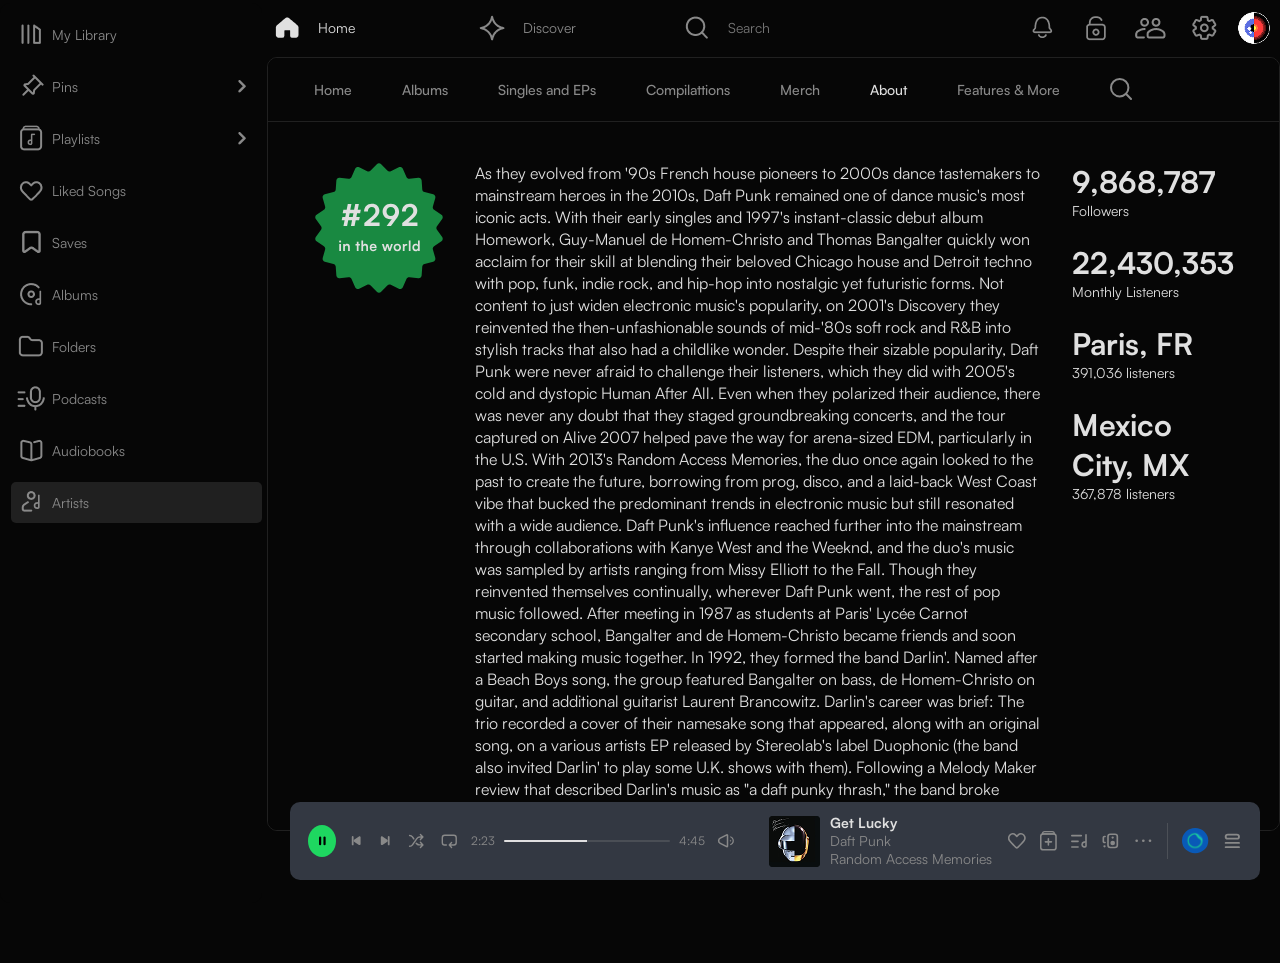
==== src/artist-about.html @ 0581dcc6 "feat: artist page's about section" ====
<!doctype html>
<html lang="en">
  <head>
    <meta charset="UTF-8" />
    <meta name="viewport" content="width=device-width, initial-scale=1.0" />
    <link rel="stylesheet" href="../styles/style.css" />
    <title>10X Markup Exam | Spotify Clone</title>
  </head>
  <body>
    <div class="layout container">
      <div class="layout__header">
        <header class="header">
          <div>
            <nav class="navigation">
              <!-- Left Navigation -->
              <ul class="nav-links">
                <li class="nav-item pinned_home-btn">
                  <a href="./index.html" class="nav-link">
                    <img
                      src="./assets/images/header icons/home.png"
                      alt="Home icon"
                      class="nav-icon"
                    />
                    <span>Home</span>
                  </a>
                </li>

                <li class="nav-item">
                  <a href="#" class="nav-link">
                    <img
                      src="./assets/images/header icons/star_discover.png"
                      alt="Discover icon"
                      class="nav-icon"
                    />
                    <span>Discover</span>
                  </a>
                </li>

                <li class="nav-item">
                  <a href="./search.html" class="nav-link">
                    <img
                      src="./assets/images/header icons/search.png"
                      alt="Search icon"
                      class="nav-icon"
                    />
                    <input
                      type="text"
                      name="search"
                      id="search_input"
                      placeholder="Search"
                      class="search"
                    />
                  </a>
                </li>
              </ul>
              <ul class="user-menu">
                <li>
                  <a href="#" aria-label="Notifications">
                    <img
                      src="./assets/images/header icons/notifycation.png"
                      alt=""
                      aria-hidden="true"
                    />
                  </a>
                </li>

                <li>
                  <a href="#" aria-label="Security">
                    <img
                      src="./assets/images/header icons/lock.png"
                      alt=""
                      aria-hidden="true"
                    />
                  </a>
                </li>

                <li>
                  <a href="#" aria-label="Friends">
                    <img
                      src="./assets/images/header icons/friend.png"
                      alt=""
                      aria-hidden="true"
                    />
                  </a>
                </li>

                <li>
                  <a href="#" aria-label="Settings">
                    <img
                      src="./assets/images/header icons/setting.png"
                      alt=""
                      aria-hidden="true"
                    />
                  </a>
                </li>

                <li class="profile-item">
                  <a href="#" aria-label="Profile">
                    <img
                      src="./assets/images/header icons/profile-img.png"
                      alt="User profile"
                      class="profile-img"
                    />
                  </a>
                </li>
              </ul>
            </nav>
            <!-- Mobile Navigation -->
            <nav class="mobile-navigation">
              <ul class="mobile-nav-links">
                <li class="nav-item">
                  <a href="./index.html" class="nav-link">
                    <img
                      src="./assets/images/header icons/home.png"
                      alt="Home icon"
                      class="nav-icon"
                    />
                    <span>Home</span>
                  </a>
                </li>
                <li class="nav-item">
                  <a href="#" class="nav-link">
                    <img
                      src="./assets/images/header icons/star_discover.png"
                      alt="Discover icon"
                      class="nav-icon"
                    />
                    <span>Discover</span>
                  </a>
                </li>
                <li class="nav-item">
                  <a href="./search.html" class="nav-link">
                    <img
                      src="./assets/images/header icons/search.png"
                      alt="Search icon"
                      class="nav-icon"
                    />
                    <span>Search</span>
                  </a>
                </li>
                <li class="nav-item">
                  <a href="#" class="nav-link">
                    <img
                      src="./assets/images/liked-song-page/library.svg"
                      alt="My Library icon"
                      class="nav-icon"
                    />
                    <span>Library</span>
                  </a>
                </li>
                <li class="nav-item">
                  <a href="#" class="nav-link">
                    <img
                      src="./assets/images/header icons/me.png"
                      alt="My Library icon"
                      class="nav-icon"
                    />
                    <span>Me</span>
                  </a>
                </li>
              </ul>
            </nav>
          </div>
        </header>
      </div>
      <div class="layout__sidebar">
        <section class="hero">
          <!-- side bar -->
          <aside class="sidebar">
            <nav class="sidebar-nav">
              <ul class="sidebar-list">
                <li class="sidebar-item">
                  <a href="#" class="sidebar-link">
                    <img
                      src="./assets/images/header icons/libary.png"
                      alt="My Library icon"
                      class="sidebar-icon"
                    />
                    <span>My Library</span>
                  </a>
                </li>
                <li class="sidebar-item has-arrow">
                  <a href="./pinned.html" class="sidebar-link">
                    <div class="link-name">
                      <img
                        src="./assets/images/aside icons/pin.png"
                        alt="Pins icon"
                        class="sidebar-icon"
                      />
                      <span>Pins</span>
                    </div>
                    <img
                      src="./assets/images/aside icons/right arrow.png"
                      alt=""
                      class="arrow-icon"
                    />
                  </a>
                </li>

                <li class="sidebar-item has-arrow">
                  <a href="./playlist.html" class="sidebar-link">
                    <div class="link-name">
                      <img
                        src="./assets/images/aside icons/playlist.png"
                        alt="Playlists icon"
                        class="sidebar-icon"
                      />
                      <span>Playlists</span>
                    </div>
                    <img
                      src="./assets/images/aside icons/right arrow.png"
                      alt=""
                      class="arrow-icon"
                    />
                  </a>
                </li>

                <li class="sidebar-item">
                  <a href="./liked.html" class="sidebar-link">
                    <img
                      src="./assets/images/aside icons/liked.png"
                      alt="Liked songs icon"
                      class="sidebar-icon"
                    />
                    <span>Liked Songs</span>
                  </a>
                </li>

                <li class="sidebar-item">
                  <a href="#" class="sidebar-link">
                    <img
                      src="./assets/images/aside icons/saves.png"
                      alt="Saves icon"
                      class="sidebar-icon"
                    />
                    <span>Saves</span>
                  </a>
                </li>

                <li class="sidebar-item">
                  <a href="#" class="sidebar-link">
                    <img
                      src="./assets/images/aside icons/albums.png"
                      alt="Albums icon"
                      class="sidebar-icon"
                    />
                    <span>Albums</span>
                  </a>
                </li>

                <li class="sidebar-item">
                  <a href="#" class="sidebar-link">
                    <img
                      src="./assets/images/aside icons/folders.png"
                      alt="Folders icon"
                      class="sidebar-icon"
                    />
                    <span>Folders</span>
                  </a>
                </li>

                <li class="sidebar-item">
                  <a href="#" class="sidebar-link">
                    <img
                      src="./assets/images/aside icons/podcasts.png"
                      alt="Podcasts icon"
                      class="sidebar-icon"
                    />
                    <span>Podcasts</span>
                  </a>
                </li>

                <li class="sidebar-item">
                  <a href="#" class="sidebar-link">
                    <img
                      src="./assets/images/aside icons/audibooks.png"
                      alt="Audiobooks icon"
                      class="sidebar-icon"
                    />
                    <span>Audiobooks</span>
                  </a>
                </li>

                <li class="sidebar-item">
                  <a href="#" class="sidebar-link liked-link">
                    <img
                      src="./assets/images/aside icons/artists.png"
                      alt="Artists icon"
                      class="sidebar-icon"
                    />
                    <span>Artists</span>
                  </a>
                </li>
              </ul>
            </nav>
          </aside>
        </section>
      </div>
      <div class="layout__main">
        <!-- main page main content -->
        <section class="home-content artis__content">
          <div class="home-section artists__section">
            <div class="artist__nav">
              <nav>
                <ul>
                  <li><a href="./artist.html">Home</a></li>
                  <li><a href="#">Albums</a></li>
                  <li><a href="#">Singles and EPs</a></li>
                  <li><a href="#">Compilattions</a></li>
                  <li><a href="#">Merch</a></li>
                  <li>
                    <a href="./artist-about.html" class="active">About</a>
                  </li>
                  <li><a href="#">Features & More</a></li>
                  <li>
                    <img src="./assets/images/playlist/search.svg" alt="" />
                  </li>
                </ul>
              </nav>
            </div>
            <div class="artist__about-section">
              <img
                src="./assets/images/artist/Group 110.svg"
                alt="cover image"
              />
              <div class="info">
                <p>
                  As they evolved from '90s French house pioneers to 2000s dance
                  tastemakers to mainstream heroes in the 2010s, Daft Punk
                  remained one of dance music's most iconic acts. With their
                  early singles and 1997's instant-classic debut album Homework,
                  Guy-Manuel de Homem-Christo and Thomas Bangalter quickly won
                  acclaim for their skill at blending their beloved Chicago
                  house and Detroit techno with pop, funk, indie rock, and
                  hip-hop into nostalgic yet futuristic forms. Not content to
                  just widen electronic music's popularity, on 2001's Discovery
                  they reinvented the then-unfashionable sounds of mid-'80s soft
                  rock and R&B into stylish tracks that also had a childlike
                  wonder. Despite their sizable popularity, Daft Punk were never
                  afraid to challenge their listeners, which they did with
                  2005's cold and dystopic Human After All. Even when they
                  polarized their audience, there was never any doubt that they
                  staged groundbreaking concerts, and the tour captured on Alive
                  2007 helped pave the way for arena-sized EDM, particularly in
                  the U.S. With 2013's Random Access Memories, the duo once
                  again looked to the past to create the future, borrowing from
                  prog, disco, and a laid-back West Coast vibe that bucked the
                  predominant trends in electronic music but still resonated
                  with a wide audience. Daft Punk's influence reached further
                  into the mainstream through collaborations with Kanye
                  West and the Weeknd, and the duo's music was sampled by
                  artists ranging from Missy Elliott to the Fall. Though they
                  reinvented themselves continually, wherever Daft Punk went,
                  the rest of pop music followed. After meeting in 1987 as
                  students at Paris' Lycée Carnot secondary
                  school, Bangalter and de Homem-Christo became friends and soon
                  started making music together. In 1992, they formed the band
                  Darlin'. Named after a Beach Boys song, the group
                  featured Bangalter on bass, de Homem-Christo on guitar, and
                  additional guitarist Laurent Brancowitz. Darlin's career was
                  brief: The trio recorded a cover of their namesake song that
                  appeared, along with an original song, on a various artists EP
                  released by Stereolab's label Duophonic (the band also invited
                  Darlin' to play some U.K. shows with them). Following a Melody
                  Maker review that described Darlin's music as "a daft punky
                  thrash," the band broke up. Bangalter and de Homem-Christo
                  began experimenting with electronic music, taking their new
                  project's name from that review and drawing inspiration from
                  pioneers such as Todd Edwards, Juan Atkins, Kraftwerk, Frankie
                  Knuckles, and many more. By September 1993, Daft Punk had
                  readied a demo tape, which they gave to Soma co-founder Stuart
                  MacMillan at a rave at EuroDisney. The label released the
                  duo's debut single, "The New Wave," in April 1994. Instantly
                  hailed by the dance music press as the work of a new breed of
                  house innovators, it was followed by May 1995's "Da Funk," the
                  band's first true hit (the record sold 30,000 copies worldwide
                  and saw thorough rinsings by everyone from Kris Needs to the
                  Chemical Brothers). In 1996, the buzz around Daft Punk led
                  them to sign with Virgin, and the label released the single
                  "Da Funk"/"Musique" that year. Recorded and mixed at the duo's
                  Paris studio Daft House, January 1997's debut album Homework
                  -- named for Daft Punk's D.I.Y. aesthetic -- was a critical
                  and commercial success. The album reached number three in
                  France and stayed on the chart for over a year, while the
                  singles "Da Funk," "Around the World," "Burnin'," and
                  "Revolution 909" charted in France, the U.K., the U.S., and
                  Australia. The duo supported the record with the Daftendirekt
                  tour, while the Homework video collection D.A.F.T.: A Story
                  about Dogs, Androids, Firemen and Tomatoes followed in 1999
                  and featured clips directed by Roman Coppola, Michel Gondry,
                  and Spike Jonze. To follow their breakthrough debut album, de
                  Homem-Christo and Bangalter reached back to their childhoods
                  in the '70s and '80s and sought to fuse technology with
                  humanity. Once again recorded at Daft House, March 2001's
                  Discovery incorporated disco and synth pop as well as house,
                  garage, and R&B into a sleek, retro-futuristic sound that
                  matched the robotic helmets and gloves the duo introduced with
                  the release of the album. Featuring contributions from heroes
                  such as Romanthony, Edwards, and DJ Sneak, Discovery was an
                  even bigger hit than its predecessor. The album peaked at
                  number two in France and the U.K., while the singles "One More
                  Time," "Digital Love," "Harder, Faster, Better, Stronger," and
                  "Face to Face" also charted in the U.K. and the U.S. That
                  November saw the release of Alive 1997, an edit of the duo's
                  Birmingham, England stop on the Daftendirekt tour. Daft Punk
                  capped the Discovery era in 2003 with Interstella 5555: The
                  5tory of the 5ecret 5tar 5ystem, an animated film they
                  produced with anime and manga creator Leiji Matsumoto that
                  used the album as its soundtrack. For Daft Punk's third album,
                  the duo took a drastically different approach. Created in six
                  weeks -- as opposed to the two years they spent making
                  Discovery -- with a handful of gear that included an
                  eight-track machine, March 2005's Human After All was a
                  deliberately raw, stark set of songs inspired by George
                  Orwell's Nineteen Eighty-Four. Though its cold, repetitive
                  feel drew polarized reactions, the album fared well
                  commercially: Human After All reached number three in France,
                  was a Top Ten hit in the U.K., and hit number one on the
                  Billboard Top Dance/Electronic Albums chart in the U.S. The
                  set was also nominated for Best Electronic/Dance Album at the
                  2006 Grammy Awards. Shortly after its release, Human After All
                  [Remixes] collected reworkings by Soulwax, Digitalism,
                  and Erol Alkan among others. April 2006 saw the arrival of
                  Musique, Vol. 1: 1993-2005, a compilation of the duo's
                  best-known songs and remixes accompanied by the videos for
                  Human After All's singles. That May, Daft Punk premiered their
                  film Electroma at the Director's Fortnight at that year's
                  Cannes Film Festival. An experimental sci-fi film about a pair
                  of robots seeking to become human, it began as the video for
                  Human After All's title track before expanding into a feature
                  film (unlike Interstella 5555, the movie did not feature any
                  of Daft Punk's music). Initially earning mixed reviews, over
                  time Electroma won a cult audience. That year, the duo
                  embarked on the Alive tour, which lasted through 2007 and
                  featured some of Daft Punk's most ambitiously staged live
                  sets. Appearing in November 2007, Alive 2007 documented the
                  tour. Early in 2009, the album and its single "Harder, Better,
                  Faster, Stronger" won Grammy Awards. Daft Punk returned with
                  new music in November 2010 in the form of the score to Joseph
                  Kosinski's feature film Tron: Legacy. A collaboration
                  with Joseph Trapanese, who arranged and orchestrated the
                  pair's compositions, it featured an 85-piece orchestra as well
                  as Daft Punk's signature electronics. Bangalter and de
                  Homem-Christo also appeared in the film in a brief cameo. The
                  soundtrack eventually reached number four on the Billboard 200
                  Albums chart in the U.S. and was nominated for a Best Score
                  Soundtrack Album for Visual Media Grammy Award. Also in 2010,
                  the duo were admitted into the Ordre des Arts et des Lettres,
                  with de Homem-Christo and Bangalter each receiving the rank of
                  Chevalier. The following year saw the April release of the
                  remix album Tron: Legacy Reconfigured, while that September's
                  compilation Soma Records: 20 Years featured the track "Drive,"
                  an early recording that was believed to be lost. For their
                  fourth album, Daft Punk once again took a different creative
                  tack. Seeking a breezy feel informed by Fleetwood Mac, the
                  Eagles, and Jean Michel Jarre, the duo emphasized live
                  instrumentation and collaborated with artists including Nile
                  Rodgers, Paul Williams, Giorgio Moroder, and Panda
                  Bear. Pharrell Williams appeared on the single "Get Lucky,"
                  which preceded the release of the full-length Random Access
                  Memories in May 2013. Recorded in California, New York City,
                  and Paris and spanning disco, prog, and indie influences, the
                  album became one of Daft Punk's biggest successes. It topped
                  the charts in over 20 countries including the U.S., where it
                  became the duo's first number one album and was eventually
                  certified platinum. It also won Grammy Awards for Best
                  Dance/Electronica Album, Album of the Year, and Best
                  Engineered Album, Non-Classical. "Get Lucky" hit number one in
                  over 30 countries and earned Grammys for Best Pop Duo/Group
                  Performance and Record of the Year. That year, Daft Punk also
                  co-produced Kanye West's critically acclaimed album Yeezus,
                  and worked on tracks including the single "Black Skinhead." In
                  2014, the duo appeared on Pharrell's album G I R L and
                  collaborated with Jay-Z on the song "Computerized." A 2015
                  documentary titled Daft Punk Unchained charted their history
                  from the '90s into the 2010s, featuring interviews
                  with Rodgers, Pharrell, and West, among others. In turn, the
                  duo appeared in that year's Rodgers documentary Nile Rodgers:
                  From Disco to Daft Punk. During the latter half of the 2010s,
                  Daft Punk remained active. They teamed up with the
                  Weeknd's Abel Tesfaye on a pair of songs from his 2016 album
                  Starboy, including the chart-topping title track. The
                  following year, the duo performed with the Weeknd at the 59th
                  Annual Grammy Awards; later in 2017, they co-wrote and
                  produced Parcels' "Overnight." During this time, Daft Punk's
                  members also worked on separate
                  projects. Bangalter co-produced Arcade Fire's 2017 album
                  Everything Now and contributed pieces to the soundtrack to
                  Gaspar Noé's 2018 film Climax, while de Homem-Christo co-wrote
                  and produced tracks for Charlotte Gainsbourg's 2017 album Rest
                  and the Weeknd's 2018 EP My Dear Melancholy,. In 2019, Daft
                  Punk were featured in the Philharmonie de Paris' exhibition
                  Electro, which traced the history of electronic music and its
                  influence on visual arts. In February 2021, the duo disbanded,
                  spreading the news with a YouTube video that featured scenes
                  from the end of Electroma. To commemorate the tenth
                  anniversary of Random Access Memories in 2023, Daft Punk
                  issued a pair of re-releases of the album. In May, a deluxe
                  edition of the album featuring unreleased demos (including
                  "Infinity Repeating," which featured Julian Casablancas & the
                  Voidz), outtakes and the version of "Touch" that soundtracked
                  the duo's breakup announcement appeared. The reissue topped
                  the Billboard Dance/Electronic Albums Chart and reached the
                  Top Ten of the Billboard 200 Albums Chart. That November saw
                  the release of a drumless version of the album. ~ Heather
                  Phares & Sean Cooper, Rovi
                </p>
              </div>
              <div class="about-artist">
                <div>
                  <p>9,868,787</p>
                  <span>Followers</span>
                </div>
                <div>
                  <p>22,430,353</p>
                  <span>Monthly Listeners</span>
                </div>
                <div>
                  <p>Paris, FR</p>
                  <span>391,036 listeners</span>
                </div>
                <div>
                  <p>Mexico City, MX</p>
                  <span>367,878 listeners</span>
                </div>
              </div>
            </div>

            <div class="artis__content-mobile">
              <div class="search__filter--wrapper--mobile">
                <div class="search__page-mobile-input" >
                  <input
                    type="text"
                    name="search"
                    placeholder="Search library"
                    class="search"
                  />
                  <img
                    src="./assets/images/header icons/search.png"
                    alt="Search icon"
                    class="nav-icon"
                  />
                </div>
                <button>
                  <img
                    src="./assets/images/liked-song-page/pluse.svg"
                    alt="pluse"
                  />
                </button>
              </div>
              <div class="liked__song--actions">
                <div class="penned__icon-wraper">
                  <button>
                    <img
                      src="./assets/images/liked-song-page/GridViewIcon.svg"
                      alt="GridViewIcon"
                    />
                  </button>
                  <span>Recent</span>
                </div>
                <div class="penned__icon-wraper">
                  <button>
                    <img
                      src="./assets/images/pinned-page/FilterIcon.svg"
                      alt="Filter-icon"
                    />
                  </button>
                  <span>Group</span>
                </div>
              </div>
              <div class="liked__song--mobile-content">
                <div>
                  <p>Playlists</p>
                  <button>
                    <img
                      src="./assets/images/liked-song-page/arrow-right.svg"
                      alt="arrow-right"
                    />
                  </button>
                </div>
                <div>
                  <p>Playlists by Spotify</p>
                  <button>
                    <img
                      src="./assets/images/liked-song-page/arrow-right.svg"
                      alt="arrow-right"
                    />
                  </button>
                </div>

                <div>
                  <p>Albums</p>
                  <button>
                    <img
                      src="./assets/images/liked-song-page/arrow-right.svg"
                      alt="arrow-right"
                    />
                  </button>
                </div>

                <div>
                  <p>Folders</p>
                  <button>
                    <img
                      src="./assets/images/liked-song-page/arrow-right.svg"
                      alt="arrow-right"
                    />
                  </button>
                </div>

                <div>
                  <p>Artists</p>
                  <button>
                    <img
                      src="./assets/images/liked-song-page/arrow-right.svg"
                      alt="arrow-right"
                    />
                  </button>
                </div>
              </div>
            </div>
          </div>
        </section>
        <!-- main page main content -->
      </div>
      <!-- footer section -->
      <div class="layout__footer">
        <div>
          <div class="Playback-controls">
            <div class="Playback__controls--Progress-bar">
              <button class="play-button">
                <img
                  src="./assets/images/footer-icons/Play-Pause.svg"
                  alt="Play-Pause img"
                />
              </button>
              <button>
                <img
                  src="./assets/images/footer-icons/Previous-track.svg"
                  alt="Previous-track img"
                />
              </button>
              <button>
                <img
                  src="./assets/images/footer-icons/Next-Track.svg"
                  alt="Next-Track img"
                />
              </button>
              <button>
                <img
                  src="./assets/images/footer-icons/Shuffle.svg"
                  alt="Shuffle img"
                />
              </button>
              <button>
                <img
                  src="./assets/images/footer-icons/player-nowplaying.svg"
                  alt="player-nowplaying img"
                />
              </button>

              <div class="audio-slider-container">
                <span class="time-display">2:23</span>
                <input
                  type="range"
                  class="custom-range"
                  min="0"
                  max="100"
                  value="50"
                />
                <span class="time-display">4:45</span>
              </div>
              <button>
                <img
                  src="./assets/images/footer-icons/volume.svg"
                  alt="volume"
                />
              </button>
            </div>
            <div class="Track-info">
              <div class="Track__info--container">
                <img
                  src="./assets/images/footer-icons/music-cover.png"
                  alt="music cover img"
                />
                <div>
                  <h4>Get Lucky</h4>
                  <span>Daft Punk</span>
                  <p>Random Access Memories</p>
                </div>
              </div>
              <div class="mobile__actions">
                <button>
                  <img
                    src="./assets/images/footer-icons/player-add.svg"
                    alt="player-add"
                  />
                </button>
                <button>
                  <img src="./assets/images/footer-icons/play.svg" alt="play" />
                </button>
              </div>
            </div>
          </div>

          <div class="action__wrapper">
            <button>
              <img
                src="./assets/images/footer-icons/player-like.svg"
                alt="player-like"
              />
            </button>
            <button>
              <img
                src="./assets/images/footer-icons/player-add.svg"
                alt="player-add"
              />
            </button>

            <button>
              <img
                src="./assets/images/footer-icons/player-queue.svg"
                alt="player-queue"
              />
            </button>

            <button>
              <img
                src="./assets/images/footer-icons/player-device.svg"
                alt="player-device"
              />
            </button>

            <button>
              <img
                src="./assets/images/footer-icons/player-more.svg"
                alt="player-more"
              />
            </button>
            <span></span>
            <button>
              <img
                src="./assets/images/footer-icons/player-profile.svg"
                alt="player-profile"
              />
            </button>

            <button>
              <img
                src="./assets/images/footer-icons/player-menu.svg"
                alt="player-menu"
              />
            </button>
          </div>
        </div>
      </div>
      <!-- footer section -->
    </div>
  </body>
</html>
---- styles/style.css ----
:root {
  --text-color: #898989;
  --text-clicked-color: #e0e0e0;
  --font-family: "Satoshi";
  --text-size: 1.4rem;
  --font-size: 62.5%;
  --regular-weight: 400;
  --medium-weight: 500;
  --bold-weight: 700;
  --normal-text-size: 1.4rem;
  --main-bg: #060606;
  --header-nav-clikced-bg: #20202080;
  --mobile-nav-h: 9.5rem;
  --footer-h: 4.2rem;
  --footer-desktop-h: 9.2rem;
  --footer-gap: 3rem;
  --mobile-nav-h: 9.5rem;
}

*,
*::before,
*::after {
  padding: 0;
  margin: 0;
  box-sizing: border-box;
  margin: 0;
  padding: 0;
}

html,
body {
  height: 100%;
}

body {
  margin: 0;
}

img,
svg,
video {
  display: block;
  max-width: 100%;
}

button,
input {
  font: inherit;
  color: inherit;
}

a {
  color: inherit;
  text-decoration: none;
}

ul,
ol {
  list-style: none;
}

@font-face {
  font-family: "Satoshi";
  src: url("/src/assets/fonts/fonts/Satoshi-Light.woff2") format("woff2"), url("/src/assets/fonts/fonts/Satoshi-Light.woff") format("woff"), url("/src/assets/fonts/fonts/Satoshi-Light.ttf") format("truetype");
  font-weight: 300;
  font-style: normal;
  font-display: swap;
}
@font-face {
  font-family: "Satoshi";
  src: url("/src/assets/fonts/fonts/Satoshi-Regular.woff2") format("woff2"), url("/src/assets/fonts/fonts/Satoshi-Regular.woff") format("woff"), url("/src/assets/fonts/fonts/Satoshi-Regular.ttf") format("truetype");
  font-weight: 400;
  font-style: normal;
  font-display: swap;
}
@font-face {
  font-family: "Satoshi";
  src: url("/src/assets/fonts/fonts/Satoshi-Medium.woff2") format("woff2"), url("/src/assets/fonts/fonts/Satoshi-Medium.woff") format("woff"), url("/src/assets/fonts/fonts/Satoshi-Medium.ttf") format("truetype");
  font-weight: 500;
  font-style: normal;
  font-display: swap;
}
@font-face {
  font-family: "Satoshi";
  src: url("/src/assets/fonts/fonts/Satoshi-Bold.woff2") format("woff2"), url("/src/assets/fonts/fonts/Satoshi-Bold.woff") format("woff"), url("/src/assets/fonts/fonts/Satoshi-Bold.ttf") format("truetype");
  font-weight: 700;
  font-style: normal;
  font-display: swap;
}
@font-face {
  font-family: "Satoshi";
  src: url("/src/assets/fonts/fonts/Satoshi-Black.woff2") format("woff2"), url("/src/assets/fonts/fonts/Satoshi-Black.woff") format("woff"), url("/src/assets/fonts/fonts/Satoshi-Black.ttf") format("truetype");
  font-weight: 900;
  font-style: normal;
  font-display: swap;
}
html {
  font-size: 62.5%;
}

.container {
  max-width: 174.5rem;
  width: 100%;
  margin: 0 auto;
  height: 100vh;
  position: relative;
}

body {
  font-family: "Satoshi", sans-serif;
  background-color: #060606;
}

.layout {
  display: grid;
  grid-template-columns: 26.7rem 1fr;
  grid-template-rows: 5.4rem 1fr auto;
  grid-template-areas: "sidebar header" "sidebar main" "sidebar footer";
  column-gap: 0;
  row-gap: 0;
  margin-top: 0.3rem;
}

/* grid items */
.layout__sidebar {
  grid-area: sidebar;
}

.layout__header {
  grid-area: header;
}

.layout__main {
  grid-area: main;
  display: flex;
  gap: 1rem;
}

.layout__footer {
  grid-area: footer;
}

@keyframes bodyFade {
  from {
    opacity: 0;
  }
  to {
    opacity: 1;
  }
}
body {
  animation: bodyFade 0.1s linear forwards;
}

.header {
  height: 5.4rem;
  background-color: var(--main-bg);
  color: var(--text-color);
  padding: 0.6rem 1rem 1rem 1.5rem;
  display: flex;
  align-items: center;
  width: 100%;
}

.navigation {
  display: none;
}

.mobile-navigation {
  display: block;
  height: 9.5rem;
  position: fixed;
  bottom: 0;
  width: 100vw;
  left: 50%;
  transform: translateX(-50%);
  padding: 1.6rem;
  background: linear-gradient(180deg, rgba(17, 17, 17, 0.85) 0%, #111111 42.62%);
  color: var(--text-color);
  z-index: 1000;
}

.mobile-nav-links {
  display: flex;
  gap: 3.1rem;
  justify-content: space-between;
  align-items: center;
}
.mobile-nav-links .nav-item {
  display: flex;
  align-items: center;
  justify-content: center;
  flex-direction: column;
  text-align: center;
}

#search_input {
  background-color: var(--main-bg);
  border: none;
  color: var(--text-color);
  height: 100%;
}

#search_input:focus-visible {
  outline: none;
}

.sidebar {
  height: 100vh !important;
  overflow: auto;
}
.sidebar ul {
  display: flex;
  flex-direction: column;
  gap: 1.1rem;
}

.layout__main {
  min-width: 0;
}

.sidebar {
  width: 26.2rem;
  height: 100vh;
  background-color: var(--main-bg);
  padding-left: 1.1rem;
  padding-top: 1.1rem;
  border-radius: 1rem;
}

.sidebar-link {
  display: flex;
  align-items: center;
  justify-content: flex-start;
  color: var(--text-color);
  width: 100%;
}
.sidebar-link span {
  font-size: var(--normal-text-size);
}

.has-arrow a {
  justify-content: space-between;
  gap: 1rem;
}
.has-arrow a .link-name {
  display: flex;
  align-items: center;
  justify-content: flex-start;
}

@media (max-width: 390px) {
  .sidebar {
    display: none;
  }
}
.friend-activity {
  display: flex;
  align-items: flex-start;
  justify-content: flex-start;
  flex-direction: column;
  border: 1px solid rgb(32, 32, 32);
  color: var(--text-color);
  border-radius: 1rem;
  width: 35.8rem;
  margin-right: 1rem;
  height: 86vh;
  padding: 1.5rem;
}
.friend-activity.close {
  display: none;
}

.friend-panel-open.active .friend-panel-closed-img {
  display: none;
}
.friend-panel-open.active .friend-panel-opened-img {
  display: block;
}

.friend-panel-opened-img {
  display: none;
  transition: opacity 0.25s;
}

.exit-friend-panel {
  cursor: pointer;
}

.active-control-panel h2 {
  color: var(--text-clicked-color);
}
.active-control-panel {
  display: flex;
  align-items: center;
  justify-content: space-between;
  width: 100%;
}
.active-control-panel .add-exit {
  display: flex;
  align-items: center;
  justify-content: flex-start;
  gap: 0.5rem;
}

.friend-active-log {
  display: flex;
  align-items: flex-start;
  justify-content: flex-start;
  flex-direction: column;
  gap: 2rem;
}

.friend-list-person {
  display: flex;
  align-items: center;
  justify-content: flex-start;
  gap: 1rem;
  width: 100%;
}
.friend-list-person .friend-info {
  display: flex;
  align-items: flex-start;
  justify-content: flex-start;
  flex-direction: column;
}
.friend-list-person .friend-info .active-log {
  display: flex;
  align-items: center;
  justify-content: flex-start;
}
.friend-list-person .friend-info .active-log img {
  margin-left: -0.6rem;
  width: 3rem;
  height: 3rem;
}
.friend-list-person .friend-info .active-log .active-ago {
  width: 2rem;
}
.friend-list-person .friend-info .song-name {
  color: var(--text-clicked-color);
}
.friend-list-person .friend-info .friend-name {
  color: var(--text-clicked-color);
}
.friend-list-person .friend-info .active-log {
  display: flex;
  align-items: center;
  justify-content: space-between;
  gap: 0.3rem;
}
.friend-list-person .friend-info .active-log .log {
  display: flex;
  align-items: center;
  justify-content: space-between;
  gap: 0.5rem;
}

.circle-dot {
  width: 3px;
  height: 3px;
  background-color: #898989;
  border-radius: 50%;
}

.layout__footer {
  position: fixed;
  bottom: 2rem;
  left: 27rem;
  right: 0;
  z-index: 9999;
  display: flex;
  justify-content: center;
  pointer-events: none;
}
.layout__footer > div {
  background-color: rgb(51, 56, 66);
  padding: 1.2rem 1.8rem;
  border-radius: 1rem;
  display: flex;
  justify-content: space-between;
  pointer-events: auto;
  width: 100%;
  max-width: 147.9rem;
  margin: 0 2rem;
}
.layout__footer > div .Playback-controls {
  display: flex;
  gap: 3.4rem;
}
.layout__footer > div .Playback-controls button {
  transition: transform 0.2s ease, opacity 0.2s ease;
}
.layout__footer > div .Playback-controls button:hover {
  transform: scale(1.1);
  opacity: 0.8;
}
.layout__footer > div .Playback__controls--Progress-bar {
  display: flex;
  align-items: center;
  gap: 1.2rem;
}
.layout__footer > div .Playback__controls--Progress-bar button {
  background-color: transparent;
  border: none;
  outline: none;
  display: flex;
  align-items: center;
  justify-content: center;
  cursor: pointer;
  transition: transform 0.2s ease, opacity 0.2s ease;
}
.layout__footer > div .Playback__controls--Progress-bar button:hover {
  transform: scale(1.1);
  opacity: 0.85;
}
.layout__footer > div .Playback__controls--Progress-bar .play-button {
  background-color: rgb(30, 215, 96);
  width: 3.8rem;
  height: 3.2rem;
  border-radius: 50%;
  transition: transform 0.2s ease, box-shadow 0.2s ease;
}
.layout__footer > div .Playback__controls--Progress-bar .play-button img {
  width: 0.7rem;
  height: 1rem;
}
.layout__footer > div .Playback__controls--Progress-bar .play-button:hover {
  transform: scale(1.1);
  box-shadow: 0 0 8px rgba(30, 215, 96, 0.6);
}
.layout__footer > div .Playback__controls--Progress-bar .audio-slider-container {
  display: flex;
  align-items: center;
  gap: 0.9rem;
  width: 31.7rem;
}
.layout__footer > div .Playback__controls--Progress-bar .time-display {
  color: rgb(137, 137, 137);
  font-size: 1.2rem;
}
.layout__footer > div .Playback__controls--Progress-bar .custom-range {
  -webkit-appearance: none;
  appearance: none;
  width: 100%;
  height: 0.2rem;
  background: rgb(74, 78, 85);
  border-radius: 0.5rem;
  outline: none;
  cursor: pointer;
  overflow: hidden;
}
.layout__footer > div .Playback__controls--Progress-bar .custom-range:hover {
  background: rgb(90, 95, 105);
}
.layout__footer > div .Playback__controls--Progress-bar .custom-range::-webkit-slider-thumb {
  -webkit-appearance: none;
  width: 0;
  height: 0;
  box-shadow: -100vw 0 0 100vw rgb(224, 223, 224);
}
.layout__footer > div .Playback__controls--Progress-bar .custom-range::-moz-range-thumb {
  width: 0;
  height: 0;
  border: none;
  box-shadow: -100vw 0 0 100vw rgb(224, 223, 224);
}
.layout__footer > div .Playback__controls--Progress-bar .custom-range::-moz-range-progress {
  background-color: rgb(224, 223, 224);
  height: 4px;
}
.layout__footer > div .Track-info {
  display: flex;
  align-items: center;
  justify-content: space-between;
  width: 100%;
  gap: 1rem;
}
.layout__footer > div .Track__info--container {
  display: flex;
  align-items: center;
  gap: 1rem;
  flex: 1;
  min-width: 0;
}
.layout__footer > div .Track__info--container img {
  transition: transform 0.3s ease;
}
.layout__footer > div .Track__info--container img:hover {
  transform: scale(1.05);
}
.layout__footer > div .Track__info--container div {
  display: flex;
  flex-direction: column;
  min-width: 0;
}
.layout__footer > div .Track__info--container div h4,
.layout__footer > div .Track__info--container div span,
.layout__footer > div .Track__info--container div p {
  font-size: 1.4rem;
  color: rgb(224, 224, 224);
  width: 101%;
}
.layout__footer > div .Track__info--container div span,
.layout__footer > div .Track__info--container div p {
  color: rgb(137, 137, 137);
}
.layout__footer > div .mobile__actions {
  display: none;
  align-items: center;
  gap: 1.2rem;
  flex-shrink: 0;
}
.layout__footer > div .mobile__actions button {
  background: transparent;
  border: none;
  cursor: pointer;
  display: flex;
  align-items: center;
  justify-content: center;
  cursor: pointer;
}
.layout__footer > div .action__wrapper {
  display: flex;
  gap: 1.4rem;
  align-items: center;
}
.layout__footer > div .action__wrapper button {
  outline: none;
  border: none;
  background-color: transparent;
  display: flex;
  align-items: center;
  justify-content: center;
  cursor: pointer;
  transition: transform 0.2s ease, opacity 0.2s ease;
}
.layout__footer > div .action__wrapper button:hover {
  transform: scale(1.15);
  opacity: 0.85;
}
.layout__footer > div .action__wrapper span {
  width: 0.2rem;
  height: 3.6rem;
  background-color: rgba(137, 137, 137, 0.3);
}

.main > div {
  display: flex;
}

.home-content {
  max-width: 149.1rem;
  width: 100%;
  height: 86vh;
  margin: 0 auto;
  padding: 1.2rem 2rem;
  border-radius: 1rem;
  overflow-y: auto;
  scrollbar-width: none;
  -ms-overflow-style: none;
}
.home-content::-webkit-scrollbar {
  display: none;
}
.home-content {
  background-color: rgb(6, 6, 6);
  border: 0.1rem solid rgb(32, 32, 32);
  position: sticky;
  top: 0;
  margin-bottom: calc(var(--footer-desktop-h) + var(--footer-gap) + 1rem);
}
.home-content .home-section {
  display: flex;
  flex-direction: column;
  gap: 3rem;
}
.home-content .home-section .recently-played {
  display: none;
}
.home-content .home-section .home__filters--wrapper {
  display: flex;
  align-items: center;
  justify-content: space-between;
}
.home-content .home-section .home__filters--wrapper .home__section--filters {
  display: flex;
  gap: 1rem;
}
.home-content .home-section .home__filters--wrapper .filter-btn {
  display: flex;
  align-items: center;
  justify-content: center;
  border: none;
  outline: none;
  padding: 0.8rem 1.5rem;
  border-radius: 0.8rem;
  background-color: rgba(32, 32, 32, 0.5);
  color: rgb(224, 224, 224);
  font-size: 1.4rem;
  font-weight: 400;
  cursor: pointer;
  transition: all 0.2s ease;
}
.home-content .home-section .home__filters--wrapper .filter-btn:hover {
  background-color: rgb(224, 224, 224);
  color: rgb(17, 17, 17);
}
.home-content .home-section .home__filters--wrapper .filter-btn.active {
  background-color: rgb(224, 224, 224);
  color: rgb(17, 17, 17);
  font-weight: 700;
}
.home-content .home-section .home-section__head {
  display: flex;
  align-items: center;
  justify-content: space-between;
  margin-top: 1.6rem;
}
.home-content .home-section .home-section__head h2 {
  font-size: 2rem;
  color: rgb(224, 224, 224);
  font-weight: 700;
}
.home-content .home-section .home-section__head .icon__wrapper {
  display: flex;
  gap: 1rem;
  cursor: pointer;
}
.home-content .home-section__row {
  display: flex;
  align-items: center;
  gap: 1.1rem;
  margin: 0 auto;
  margin-top: 1.5rem;
  overflow-x: scroll;
  scrollbar-width: none;
  -ms-overflow-style: none;
}
.home-content .home-section__row .media-card {
  display: flex;
  flex-direction: column;
  gap: 0.6rem;
  cursor: pointer;
  transition: transform 0.2s ease, opacity 0.2s ease;
}
.home-content .home-section__row .media-card .media-card__meta,
.home-content .home-section__row .media-card .media-card__img {
  display: flex;
  flex-direction: column;
  gap: 0.8rem;
  width: 17rem;
}
.home-content .home-section__row .media-card .media-card__meta h4,
.home-content .home-section__row .media-card .media-card__meta span,
.home-content .home-section__row .media-card .media-card__img h4,
.home-content .home-section__row .media-card .media-card__img span {
  font-size: 1.4rem;
  color: rgb(224, 224, 224);
  font-weight: 500;
}
.home-content .home-section__row .media-card .media-card__meta p,
.home-content .home-section__row .media-card .media-card__img p {
  font-size: 1.2rem;
  color: rgb(137, 137, 137);
  font-weight: 400;
}
.home-content .home-section__row .media-card .media-card__meta span,
.home-content .home-section__row .media-card .media-card__img span {
  font-weight: 400;
}
.home-content .home-section__row .media-card .media-card__meta div,
.home-content .home-section__row .media-card .media-card__img div {
  display: flex;
  align-items: center;
  justify-content: space-between;
}
.home-content .home-section__row .media-card .media-card__meta .Number-of-songs,
.home-content .home-section__row .media-card .media-card__img .Number-of-songs {
  color: rgb(206, 110, 154);
}
.home-content .home-section__row .media-card .media-card__meta .Number-of-songs1,
.home-content .home-section__row .media-card .media-card__img .Number-of-songs1 {
  color: rgb(149, 230, 211);
}
.home-content .home-section__row .media-card .media-card__meta .Number-of-songs2,
.home-content .home-section__row .media-card .media-card__img .Number-of-songs2 {
  color: rgb(244, 184, 189);
}
.home-content .home-section__row .media-card .media-card__meta .Number-of-songs3,
.home-content .home-section__row .media-card .media-card__img .Number-of-songs3 {
  color: rgb(195, 231, 183);
}
.home-content .home-section__row .media-card .media-card__meta .Number-of-songs4,
.home-content .home-section__row .media-card .media-card__img .Number-of-songs4 {
  color: rgb(243, 127, 166);
}
.home-content .home-section__row .media-card .media-card__meta .Number-of-songs5,
.home-content .home-section__row .media-card .media-card__img .Number-of-songs5 {
  color: rgb(160, 190, 200);
}
.home-content .home-section__row .media-card .media-card__meta .Number-of-songs6,
.home-content .home-section__row .media-card .media-card__img .Number-of-songs6 {
  color: rgb(253, 216, 125);
}
.home-content .home-section__row .media-card .media-card__meta .Number-of-songs7,
.home-content .home-section__row .media-card .media-card__img .Number-of-songs7 {
  color: rgb(212, 178, 169);
}
.home-content .home-section__row .media-card .media-card__meta .Number-of-songs8,
.home-content .home-section__row .media-card .media-card__img .Number-of-songs8 {
  color: rgb(204, 246, 101);
}
.home-content .home-section__row .media-card .media-card__meta .Number-of-songs9,
.home-content .home-section__row .media-card .media-card__img .Number-of-songs9 {
  color: rgb(249, 231, 44);
}
.home-content .home-section__row .media-card .media-card__meta .Number-of-songs10,
.home-content .home-section__row .media-card .media-card__img .Number-of-songs10 {
  color: rgb(155, 240, 226);
}
.home-content .home-section__row .media-card .media-card__meta .Number-of-songs11,
.home-content .home-section__row .media-card .media-card__img .Number-of-songs11 {
  color: rgb(111, 134, 255);
}
.home-content .home-section__row .media-card .media-card__meta .Number-of-songs12,
.home-content .home-section__row .media-card .media-card__img .Number-of-songs12 {
  color: rgb(255, 203, 212);
}
.home-content .home-section__row .media-card .media-card__meta .Number-of-songs13,
.home-content .home-section__row .media-card .media-card__img .Number-of-songs13 {
  color: rgb(255, 198, 104);
}
.home-content .home-section__row .media-card .media-card__meta .Number-of-songs14,
.home-content .home-section__row .media-card .media-card__img .Number-of-songs14 {
  color: rgb(39, 133, 107);
}
.home-content .home-section__row .media-card .media-card__meta .Number-of-songs15,
.home-content .home-section__row .media-card .media-card__img .Number-of-songs15 {
  color: rgb(221, 19, 139);
}
.home-content .home-section__row .media-card:hover {
  transform: translateY(-4px);
}
.home-content .home-section__row .media-card:hover .media-card__meta h4, .home-content .home-section__row .media-card:hover .media-card__meta span {
  opacity: 0.92;
}
.home-content .home-section__row .media-card:hover .media-card__meta p {
  opacity: 0.8;
}
.home-content .searches__wrapper {
  display: flex;
  justify-content: flex-start;
}
.home-content .searches__wrapper .searches__sectio {
  display: flex;
  gap: 3rem;
}
.home-content .searches__wrapper .searches__sectio > div {
  display: flex;
  flex-direction: column;
  gap: 1.7rem;
  position: relative;
}
.home-content .searches__wrapper .searches__sectio > div .close_button {
  width: 4rem;
  height: 4rem;
  border-radius: 50%;
  background-color: rgb(17, 17, 17);
  display: flex;
  align-items: center;
  justify-content: center;
  position: absolute;
  right: 0;
  cursor: pointer;
}
.home-content .searches__wrapper .searches__sectio > div .close_button img {
  width: 1.7rem;
  height: 1.7rem;
}
.home-content .searches__wrapper .searches__sectio > div > span {
  font-size: 1.4rem;
  color: rgb(224, 224, 224);
  font-weight: 500;
}
.home-content .searches__wrapper .searches__sectio > div > div {
  display: flex;
  flex-direction: column;
  gap: 0.8rem;
  color: rgb(224, 224, 224);
  font-size: 1.4rem;
  font-weight: 500;
}
.home-content .searches__wrapper .searches__sectio > div > div span:last-child {
  color: rgb(137, 137, 137);
  font-size: 1.2rem;
  font-weight: 400;
}
.home-content .Browse-all__title {
  font-size: 2rem;
  color: rgb(224, 224, 224);
  font-weight: 700;
  margin-bottom: 2rem;
}
.home-content .Browse__section--head h2 {
  font-size: 1.8rem;
  color: rgb(224, 224, 224);
  font-weight: 500;
}
.home-content .browse-card .card1 {
  background-color: rgb(30, 50, 100);
}
.home-content .browse-card .card2 {
  background-color: rgb(186, 93, 7);
}
.home-content .browse-card .card3 {
  background-color: rgb(30, 50, 100);
}
.home-content .browse-card .card4 {
  background-color: rgb(141, 103, 171);
}
.home-content .browse-card .card5 {
  background-color: rgb(176, 40, 151);
}
.home-content .browse-card .card6 {
  background-color: rgb(141, 103, 171);
}
.home-content .browse-card .card7 {
  background-color: rgb(119, 119, 119);
}
.home-content .browse-card .card8 {
  background-color: rgb(186, 93, 7);
}
.home-content .browse-card .card9 {
  background-color: rgb(20, 138, 8);
}
.home-content .browse-card .card10 {
  background-color: rgb(216, 64, 0);
}
.home-content .browse-card .card11 {
  background-color: rgb(80, 55, 80);
}
.home-content .browse-card .card12 {
  background-color: rgb(0, 100, 80);
}
.home-content .browse-card .card13 {
  background-color: rgb(233, 20, 41);
}
.home-content .browse-card .card14 {
  background-color: rgb(30, 50, 100);
}
.home-content .browse-card .card15 {
  background-color: rgb(233, 20, 41);
}
.home-content .browse-card .card16 {
  background-color: rgb(83, 122, 161);
}
.home-content .browse-card .media-card__img {
  height: 17rem;
  border-radius: 1rem;
  position: relative;
  overflow: hidden;
}
.home-content .browse-card .media-card__img img {
  width: 10.4rem;
  height: 10.4rem;
  position: absolute;
  bottom: 0;
  right: 0;
  z-index: 1;
}
.home-content .browse-card .media-card__img span {
  margin: 2rem 2.1rem;
  color: rgb(255, 255, 255);
  font-size: 2rem !important;
  font-weight: 900 !important;
  width: 50%;
  z-index: 2;
}

.pinned__sidebar {
  background-color: rgb(17, 17, 17);
}

.pinned_home-btn {
  width: 26.2rem;
  background-color: transparent !important;
}

.penned__filters--wrapper {
  display: flex;
  align-items: center;
  justify-content: space-between;
}
.penned__filters--wrapper > div {
  display: flex;
  gap: 3.5rem;
}
.penned__filters--wrapper .penned__icon-wraper {
  display: flex;
  align-items: center;
  gap: 0.4rem;
}
.penned__filters--wrapper .penned__icon-wraper span {
  color: rgb(137, 137, 137);
  font-size: 1.4rem;
  transition: color 0.2s ease;
}
.penned__filters--wrapper .penned__icon-wraper:hover span {
  color: white;
}
.penned__filters--wrapper button {
  width: 4rem;
  height: 4rem;
  background-color: transparent;
  border: none;
  outline: none;
  display: flex;
  align-items: center;
  justify-content: center;
  cursor: pointer;
  transition: all 0.25s ease;
}
.penned__filters--wrapper button:hover {
  background-color: rgba(137, 137, 137, 0.1);
  border-radius: 0.5rem;
  transform: scale(1.05);
}
.penned__filters--wrapper button:hover img {
  filter: brightness(1.3);
}
.penned__filters--wrapper .active_button {
  background-color: rgba(137, 137, 137, 0.1);
  border-radius: 0.5rem;
}
.penned__filters--wrapper .active_button:hover {
  background-color: rgba(137, 137, 137, 0.2);
}

.peened-card {
  position: relative;
}
.peened-card:hover {
  transform: translateY(-4px);
  transition: transform 0.25s ease;
}
.peened-card .peen-button {
  position: absolute;
  top: 0;
  right: 0;
  background-color: rgb(17, 17, 17);
  width: 4rem;
  height: 4rem;
  border: none;
  outline: none;
  display: flex;
  align-items: center;
  justify-content: center;
  cursor: pointer;
  border-radius: 50%;
  transition: all 0.25s ease;
}
.peened-card .peen-button:hover {
  background-color: rgb(40, 40, 40);
  transform: scale(1.1) rotate(8deg);
}

.peend-sectio-row {
  align-items: flex-start !important;
}
.peend-sectio-row .peend-card__meta {
  align-items: center;
}

.pins-link {
  background-color: rgb(32, 32, 32);
  border-radius: 0.5rem;
}

.search_page--input {
  background-color: rgb(17, 17, 17);
  width: 35rem;
  border-radius: 1rem;
  height: 5.2rem;
  padding: 1.6rem 2.4rem;
}
.search_page--input .search-main-icon {
  width: 2rem;
  height: 2rem;
}
.search_page--input .search_page-search-input {
  background-color: transparent !important;
  width: 100%;
}

.search__filter--wrapper--mobile {
  display: flex;
  align-items: center;
  justify-content: space-between;
  gap: 1.4rem;
}
.search__filter--wrapper--mobile .search__page-mobile-input {
  background-color: rgba(32, 32, 32, 0.5);
  display: flex;
  width: 100%;
  align-items: center;
  justify-content: space-between;
  padding: 0.8rem 1.6rem 0.8rem 0.8rem;
  border-radius: 1rem;
  color: rgb(137, 137, 137);
}
.search__filter--wrapper--mobile .search__page-mobile-input input {
  width: 90%;
  background-color: transparent;
  border: none;
  outline: none;
  font-size: 1.4rem;
  font-weight: 500;
}
.search__filter--wrapper--mobile .search__page-mobile-input img {
  width: 2rem;
  height: 2rem;
}
.search__filter--wrapper--mobile button {
  background-color: transparent;
  border: none;
  outline: none;
}

.liked-link {
  background-color: rgb(32, 32, 32);
  border-radius: 0.5rem;
}

.songs-table {
  width: 100%;
}

.songs-header,
.song-row {
  display: grid;
  grid-template-columns: 4rem 2.5fr 2fr 7rem 4rem;
  align-items: center;
  column-gap: 1.6rem;
}

.songs-header {
  padding: 0 1.6rem 1.2rem;
  border-bottom: 0.2rem solid rgba(137, 137, 137, 0.15);
  color: rgb(137, 137, 137);
  font-size: 1.4rem;
}

.songs-list {
  margin-top: 2rem;
}

.song-row {
  padding: 1rem 1.6rem;
  border-radius: 1rem;
}

.song-row:hover {
  background: #1a1a1a;
  cursor: pointer;
}

.song-index {
  color: rgb(137, 137, 137);
  font-size: 1.5rem;
  font-weight: 500;
}

.song-info {
  display: flex;
  align-items: center;
  gap: 1rem;
}
.song-info h4 {
  color: rgb(224, 224, 224) !important;
  font-size: 1.6rem !important;
  font-weight: 500;
}
.song-info p {
  color: rgb(137, 137, 137) !important;
  font-size: 1.4rem !important;
}

.song-album,
.song-duration {
  color: rgb(137, 137, 137) !important;
  font-size: 1.4rem !important;
}

.liked__song--actions {
  display: flex;
  color: rgb(137, 137, 137);
  gap: 3.2rem;
  margin-left: 1rem;
}
.liked__song--actions > div {
  display: flex;
  align-items: center;
  gap: 1.6rem;
}
.liked__song--actions button {
  background-color: transparent;
  border: none;
  outline: none;
}

.liked__song--mobile-content {
  display: flex;
  flex-direction: column;
}
.liked__song--mobile-content > div {
  display: flex;
  align-items: center;
  justify-content: space-between;
  padding: 2rem 1.6rem;
  border-bottom: 0.2rem solid rgb(32, 32, 32);
  color: rgb(224, 224, 224);
  font-size: 2rem;
  font-weight: 700;
}
.liked__song--mobile-content > div button {
  border: none;
  outline: none;
  background-color: transparent;
}

.playlist-link {
  background-color: rgb(32, 32, 32);
  border-radius: 0.5rem;
}

.playlist__section--wrapper {
  background: linear-gradient(180deg, rgba(59, 79, 182, 0.47) 0%, rgba(6, 6, 6, 0.47) 100%);
}

.playlist__section {
  display: flex;
  gap: 4.6rem;
  justify-content: space-between;
}
.playlist__section .cover__section {
  display: flex;
  flex-direction: column;
  gap: 3rem;
  width: 32rem;
  margin-right: 3rem;
}
.playlist__section .genre {
  display: flex;
  align-items: center;
  gap: 1rem;
  flex-wrap: wrap;
}
.playlist__section .genre button {
  padding: 1rem 2rem;
  border: 2px solid rgba(137, 137, 137, 0.25);
  color: rgb(137, 137, 137);
  font-size: 1.4rem;
  display: flex;
  align-items: center;
  justify-content: center;
  cursor: pointer;
  background-color: transparent;
  outline: none;
  border-radius: 4.4rem;
}
.playlist__section .other-singers {
  display: flex;
  flex-direction: column;
  gap: 1.5rem;
}
.playlist__section .other-singers > div {
  display: flex;
  align-items: center;
  gap: 2rem;
  color: rgb(137, 137, 137);
  font-size: 1.6rem;
  font-weight: 500;
}

.plalist__table-section {
  display: flex;
  flex-direction: column;
  gap: 3rem;
  width: 80%;
}

.table__section--header {
  display: flex;
  flex-direction: column;
  gap: 2rem;
}
.table__section--header h2 {
  color: rgb(224, 224, 224);
  font-size: 3.6rem;
  font-weight: 700;
}
.table__section--header .playlist-meta {
  display: flex;
  align-items: center;
  gap: 1rem;
  color: rgb(137, 137, 137);
  font-size: 1.4rem;
}
.table__section--header .playlist-meta span {
  color: rgb(224, 224, 224);
  font-size: 500;
}
.table__section--header .playlist-meta > span {
  width: 0.3rem;
  height: 0.3rem;
  background-color: rgb(137, 137, 137);
  border-radius: 50%;
}

.playlist-action {
  display: flex;
  align-items: center;
  justify-content: space-between;
}
.playlist-action > div {
  display: flex;
  gap: 1.4rem;
}
.playlist-action button {
  border: none;
  outline: none;
  background-color: transparent;
  width: 4rem;
  height: 4rem;
}
.playlist-action .playlist-active {
  background-color: rgb(30, 215, 96);
  border-radius: 50%;
  display: flex;
  align-items: center;
  justify-content: center;
}

.playlist--search-input {
  background-color: rgba(224, 224, 224, 0.04) !important;
}

.playlist__mobile--wrapper {
  display: flex;
  flex-direction: column;
  gap: 2.2rem;
}
.playlist__mobile--wrapper > div {
  display: flex;
  flex-direction: column;
  gap: 2.4rem !important;
}
.playlist__mobile--wrapper .playlist__filter--mobile {
  display: flex;
  flex-direction: row;
}

.mobile__cover {
  display: flex;
  justify-content: center;
}
.mobile__cover img {
  width: 21.1rem;
  height: 21.1rem;
}

.playlist-table-mobile {
  display: flex;
  flex-direction: column;
}

.playlist-table-mobile > div {
  display: flex;
  flex-direction: column;
}

.mobile-songs-list > div {
  display: flex;
  align-items: center;
  justify-content: space-between;
}
.mobile-songs-list h4,
.mobile-songs-list p {
  width: 17rem;
}

.table__section--header--mobile {
  margin-left: 1.6rem;
}

.artis__content {
  padding: 0;
}

.artists__section {
  gap: 0 !important;
}
.artists__section .artist__cover-wrapper {
  position: relative;
  width: 100%;
}
.artists__section .artist__cover-wrapper img {
  width: 100%;
  height: 100%;
  object-fit: cover;
}
.artists__section .artist__cover-wrapper::after {
  content: "";
  position: absolute;
  inset: 0;
  z-index: 22;
  background: linear-gradient(180deg, rgba(7, 7, 7, 0) 0%, rgba(7, 7, 7, 0.8) 99.62%);
}
.artists__section .artist__cover-wrapper .cover__wrapper--header {
  position: absolute;
  width: 100%;
  display: flex;
  padding: 0 3.7rem;
  align-items: flex-end;
  justify-content: space-between;
  bottom: 3.3rem;
  z-index: 23;
}
.artists__section .artist__cover-wrapper .cover__wrapper--header .cover__wrapper--about {
  display: flex;
  flex-direction: column;
  gap: 2rem;
}
.artists__section .artist__cover-wrapper .cover__wrapper--header .cover__wrapper--about p,
.artists__section .artist__cover-wrapper .cover__wrapper--header .cover__wrapper--about span {
  font-size: 5rem;
  font-weight: 900;
  color: rgb(224, 224, 224);
}
.artists__section .artist__cover-wrapper .cover__wrapper--header .cover__wrapper--about span {
  font-size: 1.4rem;
  font-weight: 500;
}
.artists__section .artist__cover-wrapper .cover__wrapper--header .cover__wrapper--action {
  display: flex;
  align-items: center;
  gap: 1.4rem;
}
.artists__section .artist__cover-wrapper .cover__wrapper--header .cover__wrapper--action button {
  border: none;
  outline: none;
  background-color: transparent;
  display: flex;
  align-items: center;
  justify-content: center;
  cursor: pointer;
}
.artists__section .artist__cover-wrapper .cover__wrapper--header .cover__wrapper--action .active-btn {
  background-color: rgb(30, 215, 96);
  border-radius: 50%;
  width: 4.1rem;
  height: 4.1rem;
}
.artists__section .artist__cover-wrapper .cover__wrapper--header .cover__wrapper--action .active-btn img {
  height: 1.9rem;
  width: 1.7rem;
  margin-left: 0.3rem;
}
.artists__section .artist__cover-wrapper .cover__wrapper--header .cover__wrapper--action .follow_btn {
  width: auto;
  padding: 1rem 2rem;
  border: 2px solid rgba(137, 137, 137, 0.25);
  background-color: rgba(137, 137, 137, 0.25);
  border-radius: 4.4rem;
  font-size: 1.4rem;
  font-weight: 400;
  color: rgb(224, 224, 224);
}
.artists__section .artist__nav {
  max-width: 87rem;
}
.artists__section .artist__nav nav {
  width: 100%;
  margin: 2rem 0;
  padding-left: 4.6rem;
  padding-right: 2rem;
}
.artists__section .artist__nav ul {
  display: flex;
  align-items: center;
  gap: 5rem;
  width: max-content;
  white-space: nowrap;
  color: rgb(137, 137, 137);
  font-size: 1.4rem;
  font-weight: 500;
  padding: 0;
  margin: 0;
  list-style: none;
}
.artists__section .artist__nav .active {
  color: rgb(224, 224, 224);
}
.artists__section .artist_table {
  margin-top: 4rem;
  margin-left: 2.5rem;
  gap: 2rem;
}
.artists__section .artist_table .artists__section--header h2 {
  font-size: 2rem;
  font-weight: 700;
}
.artists__section .artist_table .plalist__table-section {
  width: 100%;
}
.artists__section .arsist__song-row {
  display: flex;
  gap: 5rem;
  justify-content: flex-end;
}
.artists__section .artist__music-wrapper {
  display: flex;
  gap: 4.7rem;
  border-top: 1px solid rgba(137, 137, 137, 0.2);
}
.artists__section .artist__music-wrapper .artist__pick {
  margin-top: 4rem;
  margin-right: 3.8rem;
}
.artists__section .artist__music-wrapper .artist__pick h2 {
  font-size: 2rem;
  font-weight: 700;
  color: rgb(224, 224, 224);
}
.artists__section .artist__music-wrapper .artist__pick .artist__pick--cards {
  display: flex;
  flex-direction: column;
  gap: 3rem;
  margin-top: 2rem;
  border-radius: 1rem;
}
.artists__section .artist__music-wrapper .artist__pick .artist__pick--cards .artist__pick--card {
  width: 31.4rem;
  background-color: rgba(24, 25, 30, 0.3);
  display: flex;
  justify-content: space-between;
  gap: 2rem;
  padding: 1.2rem 1.3rem;
}
.artists__section .artist__music-wrapper .artist__pick .artist__pick--cards .artist__pick--card p {
  color: rgb(224, 224, 224);
  font-size: 1.4rem;
  font-weight: 500;
}
.artists__section .artis__content-mobile {
  display: flex;
  flex-direction: column;
  gap: 1.2rem;
  padding: 1.3rem 1.5rem;
}

.artist__about-section {
  border-top: 1px solid rgba(137, 137, 137, 0.2);
  padding: 4rem 4.5rem;
  display: flex;
  align-items: flex-start;
  justify-content: space-between;
  color: rgb(224, 224, 224);
  gap: 3rem;
}
.artist__about-section .info {
  max-width: 75rem;
  font-size: 1.6rem;
  font-weight: 400;
}
.artist__about-section .about-artist {
  display: flex;
  flex-direction: column;
  gap: 2.3rem;
}
.artist__about-section .about-artist p {
  font-size: 3rem;
  font-weight: 700;
}
.artist__about-section .about-artist span {
  font-size: 1.4rem;
  font-weight: 400;
}

@media screen and (max-width: 400px) {
  .home-content {
    padding: 1.3rem 1.5rem;
  }
  .home-content .disappeared {
    display: none !important;
  }
  .home-content .filter-btn {
    display: flex;
    align-items: center;
    justify-content: center;
    border: none;
    outline: none;
    padding: 0.8rem 1.5rem;
    border-radius: 0.8rem;
    background-color: rgba(32, 32, 32, 0.5);
    color: rgb(224, 224, 224);
    font-size: 1.4rem;
    font-weight: 400;
    cursor: pointer;
    transition: all 0.2s ease;
  }
  .home-content .filter-btn:hover {
    background-color: rgb(224, 224, 224);
    color: rgb(17, 17, 17);
  }
  .home-content .filter-btn.active {
    background-color: rgb(224, 224, 224);
    color: rgb(17, 17, 17);
    font-weight: 700;
  }
  .home-content .filter-btn {
    font-size: 1.2rem !important;
  }
  .recently-played {
    display: flex !important;
    flex-wrap: wrap;
    gap: 0.7rem;
    justify-content: center;
  }
  .recently-played > div {
    width: 48%;
    display: flex;
    overflow: hidden;
    gap: 0.8rem;
    align-items: center;
    background-color: rgb(32, 32, 32);
    border-radius: 1rem;
    padding: 0.8rem;
  }
  .recently-played > div > div {
    width: 70%;
  }
  .recently-played > div > div p,
  .recently-played > div > div span {
    font-size: 1.4rem;
    color: rgb(224, 224, 224);
    white-space: nowrap;
    overflow: hidden;
    text-overflow: ellipsis;
  }
  .recently-played > div > div span {
    color: rgb(137, 137, 137);
  }
  .home-section__row .media-card .card__img--wrapper {
    max-width: 14.1rem !important;
    height: 15rem;
  }
  .home-section__row .media-card .media-card__meta {
    margin-top: 3rem;
    justify-content: space-around !important;
    width: 100% !important;
    height: 5.7rem;
    overflow: hidden;
  }
  .home-section__row .media-card .media-card__meta h4 {
    font-size: 1.2rem;
  }
  .home-section__row .media-card .media-card__meta p {
    font-size: 1rem;
  }
  .browse__row {
    gap: 2rem;
    overflow-y: hidden !important;
    flex-wrap: wrap;
    justify-content: space-between;
  }
  .recent__Search--wrapper {
    display: none;
  }
  .browse-card {
    width: 45%;
  }
  .browse-card .media-card__img {
    height: 10rem !important;
    width: 100% !important;
  }
  .browse-card img {
    bottom: -3rem !important;
  }
  .browse-card span {
    font-size: 2rem !important;
    font-weight: 900 !important;
    width: 60% !important;
  }
}
@media (max-width: 485px) {
  .search-btn,
  .pluse-btn {
    display: none !important;
  }
  .penned__filters--wrapper > div {
    display: flex;
    gap: 2rem;
  }
  .liked__filter--wrapper {
    justify-content: center;
  }
  .mobile__cover {
    display: flex !important;
  }
  .delete-button {
    display: none;
  }
}
@media (max-width: 1060px) {
  .home-content {
    border: none;
  }
  .layout__footer {
    margin-top: 10rem;
  }
  .layout__footer > div {
    position: fixed;
    left: 0;
    right: 0;
    bottom: calc(var(--mobile-nav-h));
    width: 98%;
    margin: 0 auto;
    z-index: 9999;
    padding: 1rem 1.4rem;
    border-radius: 1rem;
  }
  .layout__footer .Playback__controls--Progress-bar {
    display: none !important;
  }
  .layout__footer .Track-info {
    display: flex;
    align-items: center;
    justify-content: space-between;
    width: 93vw !important;
  }
  .layout__footer .Track__info--container {
    display: flex !important;
    align-items: center;
    gap: 1rem;
    padding: 0.8rem 1rem 1rem 0.8rem;
    min-width: 0;
  }
  .layout__footer .Track__info--container img {
    width: 4.8rem;
    height: 4.8rem;
    object-fit: cover;
    border-radius: 0.4rem;
    flex-shrink: 0;
  }
  .layout__footer .Track__info--container div {
    min-width: 0;
  }
  .layout__footer .Track__info--container div h4,
  .layout__footer .Track__info--container div span,
  .layout__footer .Track__info--container div p {
    width: auto;
    white-space: nowrap;
    overflow: hidden;
    text-overflow: ellipsis;
  }
  .layout__footer .mobile__actions {
    display: flex !important;
  }
  .layout {
    grid-template-columns: 1fr;
    grid-template-rows: 1fr auto;
    grid-template-areas: "main" "footer";
    min-height: 100vh;
  }
  .layout__sidebar {
    display: none;
  }
  .layout__header {
    display: block;
  }
  .header {
    height: 0;
    padding: 0;
    background: transparent;
    overflow: hidden;
  }
  .navigation {
    display: none;
  }
  .mobile-navigation {
    display: block;
  }
  .sidebar {
    display: none;
  }
  .hero {
    display: block;
  }
  .cards {
    width: 100%;
  }
  .layout__main {
    padding-bottom: 10.5rem;
  }
  .search__filter--wrapper {
    display: none !important;
  }
  .friend-activity {
    display: none;
  }
  .songs-table {
    display: none;
  }
  .table__section--header {
    display: none;
  }
  .table__section--header--mobile,
  .playlist-table-mobile {
    display: flex;
  }
  .playlist-table-mobile {
    display: flex;
  }
  .mobile__cover {
    display: none;
  }
  .artists__section--header,
  .artist__table {
    display: flex !important;
  }
  .songs-list {
    width: 100%;
  }
  .artis__content-mobile {
    display: none !important;
  }
}
@media (min-width: 1061px) {
  .header {
    height: 5.4rem;
    background-color: var(--main-bg);
    color: var(--text-color);
    padding: 0.6rem 1rem 1rem 0;
    overflow: visible;
  }
  .header > div {
    width: 100%;
  }
  .navigation {
    display: flex;
    width: 100%;
    justify-content: space-between;
    align-items: center;
  }
  .navigation .nav-links {
    display: flex;
    gap: 1rem;
    align-items: center;
  }
  .navigation .nav-links .nav-item .nav-link {
    display: flex;
    align-items: center;
    justify-content: flex-start;
    gap: 1rem;
    font-size: var(--normal-text-size);
    font-weight: var(--regular-weight);
  }
  .navigation .nav-links .nav-item:first-child {
    width: 26.2rem;
    background-color: var(--header-nav-clikced-bg);
    border-radius: 1rem;
    width: 19.5rem;
    color: var(--text-clicked-color);
  }
  .navigation .nav-links .nav-item:nth-child(2) {
    width: 19.5rem;
  }
  .navigation .nav-links .nav-item:nth-child(3) {
    width: 21rem;
  }
  .navigation .user-menu {
    display: flex;
    gap: 1.3rem;
    align-items: center;
  }
  .mobile-navigation {
    display: none;
  }
  .sidebar {
    display: block;
  }
  .search__filter--wrapper--mobile {
    display: none;
  }
  .liked__song--actions,
  .liked__song--mobile-content {
    display: none;
  }
  .playlist__mobile--wrapper {
    display: none;
  }
}
@media (max-width: 1141px) {
  .action__wrapper {
    display: none !important;
  }
  .artist__nav nav {
    overflow-x: auto;
    overflow-y: hidden;
  }
}
@media (max-width: 1230px) {
  .cover__section {
    display: none !important;
  }
  .plalist__table-section {
    width: 100%;
  }
  .playlist-table {
    width: 100%;
  }
  .artist__music-wrapper {
    flex-direction: column;
    align-items: center;
  }
}
@media (max-width: 600px) {
  .artis__content-mobile {
    display: flex !important;
  }
  .artists__section--header,
  .artist__table, .artist__pick, .artist__nav, .artist__cover-wrapper, .artist__music-wrapper {
    display: none !important;
    background-color: salmon;
  }
  .artist__about-section {
    display: none !important;
  }
}

/*# sourceMappingURL=style.css.map */
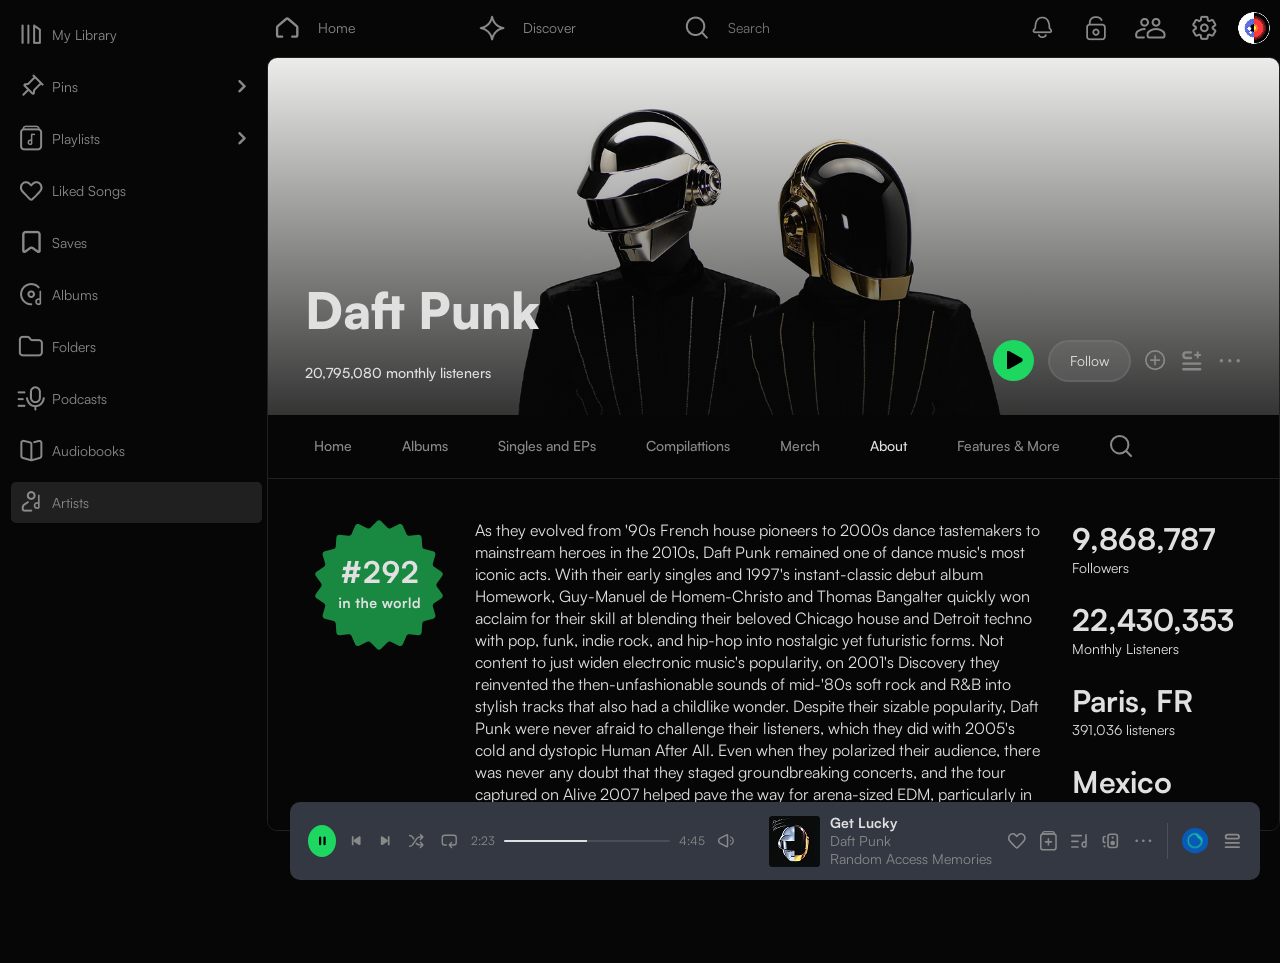
==== commit 9a1431ca: "feat: artist pages album row section and fix home icons in whole project" ====
--- a/src/artist-about.html
+++ b/src/artist-about.html
@@ -15,9 +15,9 @@
               <!-- Left Navigation -->
               <ul class="nav-links">
                 <li class="nav-item pinned_home-btn">
-                  <a href="./index.html" class="nav-link">
-                    <img
-                      src="./assets/images/header icons/home.png"
+                  <a href="./index.html" class="nav-link home-secondary">
+                    <img
+                      src="./assets/images/artist/home icon.svg"
                       alt="Home icon"
                       class="nav-icon"
                     />
@@ -109,9 +109,9 @@
             <nav class="mobile-navigation">
               <ul class="mobile-nav-links">
                 <li class="nav-item">
-                  <a href="./index.html" class="nav-link">
-                    <img
-                      src="./assets/images/header icons/home.png"
+                  <a href="./index.html" class="nav-link home-secondary">
+                    <img
+                      src="./assets/images/artist/home icon.svg"
                       alt="Home icon"
                       class="nav-icon"
                     />
@@ -300,11 +300,44 @@
         <!-- main page main content -->
         <section class="home-content artis__content">
           <div class="home-section artists__section">
+            <div class="artist__cover-wrapper">
+              <img
+                src="./assets/images/artist/artist_cover.png"
+                alt="cover image"
+              />
+              <div class="cover__wrapper--header">
+                <div class="cover__wrapper--about">
+                  <p>Daft Punk</p>
+                  <span>20,795,080 monthly listeners</span>
+                </div>
+                <div class="cover__wrapper--action">
+                  <button class="active-btn">
+                    <img src="./assets/images/playlist/Play.svg" alt="play" />
+                  </button>
+                  <button class="follow_btn">Follow</button>
+                  <button>
+                    <img
+                      src="./assets/images/playlist/Add.svg"
+                      alt="add buton"
+                    />
+                  </button>
+                  <button>
+                    <img
+                      src="./assets/images/playlist/Add-to-Queue.svg"
+                      alt="add Add-to-Queue"
+                    />
+                  </button>
+                  <button>
+                    <img src="./assets/images/playlist/dotes.svg" alt="dotes" />
+                  </button>
+                </div>
+              </div>
+            </div>
             <div class="artist__nav">
               <nav>
                 <ul>
                   <li><a href="./artist.html">Home</a></li>
-                  <li><a href="#">Albums</a></li>
+                  <li><a href="./artist-albums.html">Albums</a></li>
                   <li><a href="#">Singles and EPs</a></li>
                   <li><a href="#">Compilattions</a></li>
                   <li><a href="#">Merch</a></li>
@@ -528,7 +561,7 @@
 
             <div class="artis__content-mobile">
               <div class="search__filter--wrapper--mobile">
-                <div class="search__page-mobile-input" >
+                <div class="search__page-mobile-input">
                   <input
                     type="text"
                     name="search"
--- a/styles/style.css
+++ b/styles/style.css
@@ -1488,6 +1488,64 @@
   font-weight: 400;
 }
 
+.album__nav {
+  display: flex;
+  justify-content: space-between;
+  align-items: center;
+  gap: 16px;
+  padding: 1.1rem 1.6rem;
+}
+.album__nav .nav-container {
+  flex: 1;
+  min-width: 0;
+  display: flex;
+  align-items: center;
+}
+.album__nav .nav-container nav {
+  padding-left: 1rem;
+  overflow-x: auto;
+  overflow-y: hidden;
+  width: 100%;
+  scrollbar-width: thin;
+}
+.album__nav .nav-container ul {
+  display: flex;
+  align-items: center;
+  gap: 5rem;
+  width: max-content;
+  min-width: max-content;
+  white-space: nowrap;
+  color: rgb(137, 137, 137);
+  font-size: 1.4rem;
+  font-weight: 500;
+}
+.album__nav .nav-container li {
+  flex-shrink: 0;
+}
+.album__nav > div:last-child {
+  display: flex;
+  flex-shrink: 0;
+  gap: 0.9rem;
+}
+.album__nav > div:last-child button {
+  border: none;
+  background-color: transparent;
+  cursor: pointer;
+}
+
+.artist__albums-section {
+  border-top: 1px solid rgba(137, 137, 137, 0.2);
+  padding: 2rem;
+}
+
+.active {
+  color: rgb(224, 224, 224);
+}
+
+.home-secondary span {
+  color: rgb(137, 137, 137);
+}
+
 @media screen and (max-width: 400px) {
   .home-content {
     padding: 1.3rem 1.5rem;
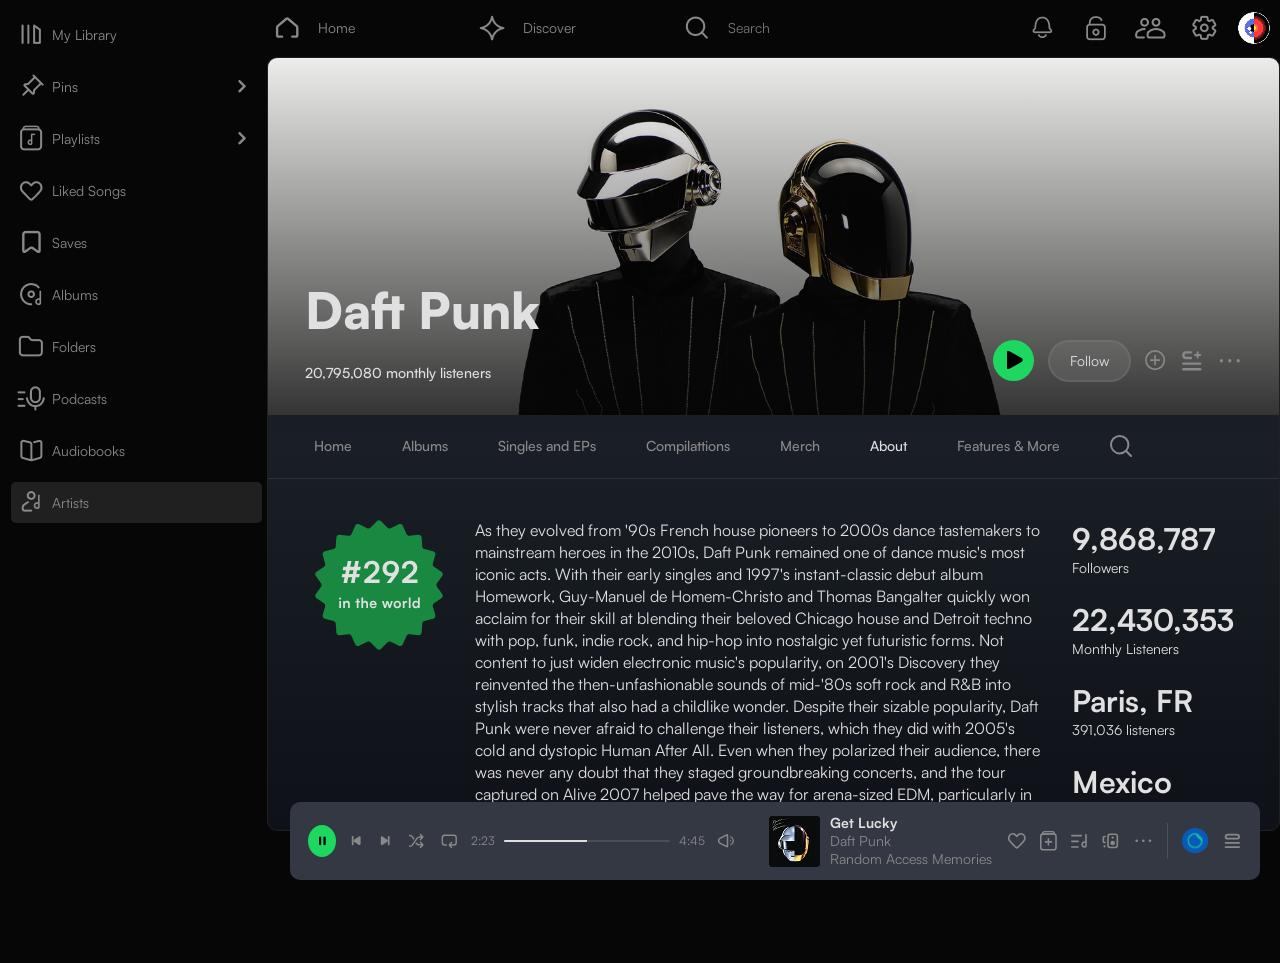
==== commit cae7a85e: "final fix" ====
--- a/src/artist-about.html
+++ b/src/artist-about.html
@@ -661,12 +661,12 @@
         <div>
           <div class="Playback-controls">
             <div class="Playback__controls--Progress-bar">
-              <button class="play-button">
+              <a href="./get-lucky.html" class="play-button">
                 <img
                   src="./assets/images/footer-icons/Play-Pause.svg"
                   alt="Play-Pause img"
                 />
-              </button>
+              </a>
               <button>
                 <img
                   src="./assets/images/footer-icons/Previous-track.svg"
--- a/styles/style.css
+++ b/styles/style.css
@@ -363,6 +363,743 @@
   border-radius: 50%;
 }
 
+.circle-dot {
+  width: 3px;
+  height: 3px;
+  background-color: #898989;
+  border-radius: 50%;
+}
+
+.song-info-suggestion {
+  display: flex;
+  align-items: center;
+  justify-content: flex-start;
+  align-items: flex-start;
+  padding: 3.7rem;
+  gap: 6rem;
+}
+
+.info {
+  display: flex;
+  align-items: flex-start;
+  justify-content: flex-start;
+  flex-direction: column;
+  gap: 1rem;
+}
+.info .music-title h1 {
+  color: rgb(224, 224, 224);
+  font-size: 3.6rem;
+  width: 80%;
+  letter-spacing: 0.03em;
+}
+.info .music-release-info {
+  display: flex;
+  align-items: center;
+  justify-content: space-between;
+  gap: 1rem;
+  color: rgba(255, 255, 255, 0.65);
+}
+.info .control-play img {
+  cursor: pointer;
+}
+.info .control-play {
+  display: flex;
+  align-items: center;
+  justify-content: space-between;
+  gap: 1rem;
+}
+.info .music-style {
+  display: flex;
+  align-items: center;
+  justify-content: space-between;
+  gap: 1rem;
+  color: rgba(255, 255, 255, 0.65);
+}
+.info .music-style p {
+  border: 2px solid rgba(137, 137, 137, 0.2509803922);
+  border-radius: 4.4rem;
+  padding: 1rem 2rem;
+  cursor: pointer;
+  width: max-content;
+  text-align: center;
+  font-size: 140%;
+}
+
+.feat-artists {
+  display: flex;
+  align-items: flex-start;
+  justify-content: flex-start;
+  flex-direction: column;
+  gap: 1.5rem;
+}
+.feat-artists .feat-artist {
+  display: flex;
+  align-items: center;
+  justify-content: flex-start;
+  gap: 2rem;
+}
+.feat-artists .feat-artist .name-role h2 {
+  cursor: pointer;
+  color: rgb(224, 224, 224);
+}
+.feat-artists .feat-artist .name-role h3 {
+  margin-top: 1rem;
+  color: rgba(255, 255, 255, 0.65);
+}
+
+.home-content {
+  position: relative;
+  overflow: hidden;
+  background: linear-gradient(180deg, rgba(15, 17, 21, 0.88), rgba(26, 31, 39, 0.82), rgba(13, 16, 22, 0.9));
+  background-color: rgba(138, 157, 187, 0.1803921569) !important;
+}
+
+.lyrics {
+  padding: 0 2rem 2rem 4rem;
+  font-size: 1.4rem;
+  border-bottom: 1px solid rgba(137, 137, 137, 0.2);
+  width: 100%;
+}
+.lyrics .nav-list {
+  display: flex;
+  align-items: center;
+  justify-content: flex-start;
+  gap: 5rem;
+  color: rgba(255, 255, 255, 0.65);
+}
+.lyrics .nav-list .opened {
+  color: rgb(224, 224, 224);
+  position: relative;
+}
+.lyrics .nav-list .opened::after {
+  content: "";
+  position: absolute;
+  width: 5rem;
+  height: 0.2rem;
+  background-color: #1ed760;
+  bottom: -2rem;
+  left: 50%;
+  transform: translateX(-50%);
+}
+
+.lyrics-control {
+  padding: 0 2rem 2rem 2rem;
+  display: flex;
+  align-items: center;
+  justify-content: flex-start;
+  gap: 25rem;
+}
+
+.nav-control-list {
+  display: flex;
+  align-items: flex-start;
+  justify-content: flex-start;
+  flex-direction: column;
+  gap: 2rem;
+}
+
+.lyrics-text {
+  display: flex;
+  align-items: flex-start;
+  justify-content: flex-start;
+  flex-direction: column;
+  gap: 2rem;
+  color: rgb(224, 224, 224);
+  font-size: 2.8rem;
+  font-weight: 700;
+}
+
+.page-get-lucky .mobile-music-section {
+  display: none;
+}
+@media (max-width: 1020px) {
+  .page-get-lucky .song-info-suggestion {
+    flex-direction: column;
+  }
+  .page-get-lucky .lyrics-control {
+    gap: 5rem !important;
+  }
+}
+@media screen and (max-width: 490px) {
+  .page-get-lucky .mobile-music-section {
+    display: block;
+    padding-bottom: 18rem;
+  }
+  .page-get-lucky .head-mobile-section {
+    padding: 2.88rem 0rem 1rem;
+  }
+  .page-get-lucky .layout__footer {
+    display: none !important;
+  }
+  .page-get-lucky .layout__header {
+    display: none !important;
+  }
+  .page-get-lucky .mobile-navigation {
+    display: none !important;
+  }
+  .page-get-lucky .home-section {
+    display: none !important;
+  }
+  .page-get-lucky .home-content {
+    height: 100vh !important;
+    border: none;
+    background: linear-gradient(180deg, #3b414d 0%, #272b33 100%);
+    margin-bottom: 0 !important;
+    padding-bottom: 0 !important;
+  }
+  .page-get-lucky .layout__main {
+    padding-bottom: 0 !important;
+    z-index: auto;
+  }
+  .page-get-lucky .Playback-controls {
+    flex-shrink: 0;
+  }
+  .page-get-lucky .mobile-music-section .Playback-controls,
+  .page-get-lucky .full-control .Playback-controls {
+    display: flex;
+    gap: 3.4rem;
+  }
+  .page-get-lucky .mobile-music-section .Playback-controls button,
+  .page-get-lucky .full-control .Playback-controls button {
+    transition: transform 0.2s ease, opacity 0.2s ease;
+  }
+  .page-get-lucky .mobile-music-section .Playback-controls button:hover,
+  .page-get-lucky .full-control .Playback-controls button:hover {
+    transform: scale(1.1);
+    opacity: 0.8;
+  }
+  .page-get-lucky .mobile-music-section .Playback-controls .control-music,
+  .page-get-lucky .full-control .Playback-controls .control-music {
+    display: flex;
+    align-items: center;
+    justify-content: flex-start;
+    justify-content: space-between;
+    gap: 2rem;
+    width: 100%;
+  }
+  .page-get-lucky .mobile-music-section .Playback-controls .Playback__controls--Progress-bar,
+  .page-get-lucky .full-control .Playback-controls .Playback__controls--Progress-bar {
+    width: 100%;
+    display: flex;
+    align-items: center;
+    flex-direction: column;
+    gap: 1.2rem;
+  }
+  .page-get-lucky .mobile-music-section .Playback-controls .Playback__controls--Progress-bar button,
+  .page-get-lucky .full-control .Playback-controls .Playback__controls--Progress-bar button {
+    background-color: transparent;
+    border: none;
+    outline: none;
+    display: flex;
+    align-items: center;
+    justify-content: center;
+    cursor: pointer;
+    transition: transform 0.2s ease, opacity 0.2s ease;
+  }
+  .page-get-lucky .mobile-music-section .Playback-controls .Playback__controls--Progress-bar button:hover,
+  .page-get-lucky .full-control .Playback-controls .Playback__controls--Progress-bar button:hover {
+    transform: scale(1.1);
+    opacity: 0.85;
+  }
+  .page-get-lucky .mobile-music-section .Playback-controls .Playback__controls--Progress-bar .play-button,
+  .page-get-lucky .full-control .Playback-controls .Playback__controls--Progress-bar .play-button {
+    transition: transform 0.2s ease, box-shadow 0.2s ease;
+  }
+  .page-get-lucky .mobile-music-section .Playback-controls .Playback__controls--Progress-bar .play-button img,
+  .page-get-lucky .full-control .Playback-controls .Playback__controls--Progress-bar .play-button img {
+    width: 5rem;
+    height: 5rem;
+  }
+  .page-get-lucky .mobile-music-section .Playback-controls .Playback__controls--Progress-bar .play-button:hover,
+  .page-get-lucky .full-control .Playback-controls .Playback__controls--Progress-bar .play-button:hover {
+    transform: scale(1.1);
+    box-shadow: 0 0 8px rgba(30, 215, 96, 0.6);
+  }
+  .page-get-lucky .mobile-music-section .Playback-controls .Playback__controls--Progress-bar .audio-slider-container,
+  .page-get-lucky .full-control .Playback-controls .Playback__controls--Progress-bar .audio-slider-container {
+    display: flex;
+    align-items: center;
+    justify-content: center;
+    flex-direction: column;
+    width: 100%;
+    gap: 0.5rem;
+  }
+  .page-get-lucky .mobile-music-section .Playback-controls .Playback__controls--Progress-bar .audio-slider-container .time-line,
+  .page-get-lucky .full-control .Playback-controls .Playback__controls--Progress-bar .audio-slider-container .time-line {
+    width: 100%;
+  }
+  .page-get-lucky .mobile-music-section .Playback-controls .Playback__controls--Progress-bar .audio-slider-container .time-show,
+  .page-get-lucky .full-control .Playback-controls .Playback__controls--Progress-bar .audio-slider-container .time-show {
+    width: 100%;
+    display: flex;
+    align-items: center;
+    justify-content: space-between;
+  }
+  .page-get-lucky .mobile-music-section .Playback-controls .Playback__controls--Progress-bar .time-display,
+  .page-get-lucky .full-control .Playback-controls .Playback__controls--Progress-bar .time-display {
+    color: rgb(137, 137, 137);
+    font-size: 1.2rem;
+  }
+  .page-get-lucky .mobile-music-section .Playback-controls .Playback__controls--Progress-bar .custom-range,
+  .page-get-lucky .full-control .Playback-controls .Playback__controls--Progress-bar .custom-range {
+    -webkit-appearance: none;
+    appearance: none;
+    width: 100%;
+    height: 0.2rem;
+    background: rgb(74, 78, 85);
+    border-radius: 0.5rem;
+    outline: none;
+    cursor: pointer;
+    overflow: hidden;
+  }
+  .page-get-lucky .mobile-music-section .Playback-controls .Playback__controls--Progress-bar .custom-range:hover,
+  .page-get-lucky .full-control .Playback-controls .Playback__controls--Progress-bar .custom-range:hover {
+    background: rgb(90, 95, 105);
+  }
+  .page-get-lucky .mobile-music-section .Playback-controls .Playback__controls--Progress-bar .custom-range::-webkit-slider-thumb,
+  .page-get-lucky .full-control .Playback-controls .Playback__controls--Progress-bar .custom-range::-webkit-slider-thumb {
+    -webkit-appearance: none;
+    width: 0;
+    height: 0;
+    box-shadow: -100vw 0 0 100vw rgb(224, 223, 224);
+  }
+  .page-get-lucky .mobile-music-section .Playback-controls .Playback__controls--Progress-bar .custom-range::-moz-range-thumb,
+  .page-get-lucky .full-control .Playback-controls .Playback__controls--Progress-bar .custom-range::-moz-range-thumb {
+    width: 0;
+    height: 0;
+    border: none;
+    box-shadow: -100vw 0 0 100vw rgb(224, 223, 224);
+  }
+  .page-get-lucky .mobile-music-section .Playback-controls .Playback__controls--Progress-bar .custom-range::-moz-range-progress,
+  .page-get-lucky .full-control .Playback-controls .Playback__controls--Progress-bar .custom-range::-moz-range-progress {
+    background-color: rgb(224, 223, 224);
+    height: 4px;
+  }
+  .page-get-lucky .control-page {
+    position: fixed;
+    left: 0;
+    right: 0;
+    bottom: 0;
+    z-index: 10000;
+    flex-shrink: 0;
+    padding-bottom: calc(2rem + env(safe-area-inset-bottom));
+  }
+  .page-get-lucky .control-page .control-list {
+    display: flex;
+    align-items: center;
+    justify-content: space-between;
+    margin-top: 2rem;
+  }
+  .page-get-lucky .lyrics-mobile-opened {
+    display: none;
+  }
+  .page-get-lucky .lyrics-mobile-opened:not(.closed) {
+    height: 80vh;
+    display: flex;
+    flex-direction: column;
+    box-sizing: border-box;
+    padding-bottom: 18rem;
+  }
+  .page-get-lucky .album-control {
+    display: flex;
+    align-items: center;
+    justify-content: flex-start;
+    gap: 5rem;
+    padding-bottom: 2rem;
+  }
+  .page-get-lucky .album-name {
+    display: flex;
+    align-items: center;
+    justify-content: flex-start;
+    gap: 0.5rem;
+  }
+  .page-get-lucky .album-name p {
+    font-size: 1.2rem;
+    color: rgb(224, 224, 224);
+    font-weight: 400;
+  }
+  .page-get-lucky .lyrics-opened-p-name {
+    width: 50%;
+    overflow: hidden;
+    white-space: nowrap;
+    text-overflow: ellipsis;
+  }
+  .page-get-lucky .music-name-favorite {
+    margin-top: 1rem;
+    display: flex;
+    align-items: flex-start;
+    justify-content: flex-start;
+    flex-direction: column;
+  }
+  .page-get-lucky .music-name-favorite > h2 {
+    color: rgba(255, 255, 255, 0.65);
+    font-size: 1.8rem;
+  }
+  .page-get-lucky .music-name {
+    width: 100%;
+    display: flex;
+    align-items: center;
+    justify-content: space-between;
+  }
+  .page-get-lucky .music-name .favorite {
+    display: flex;
+    align-items: center;
+    justify-content: flex-start;
+    gap: 0.8rem;
+  }
+  .page-get-lucky .music-name .music-title {
+    width: 100%;
+    max-width: 26rem;
+    overflow: hidden;
+    white-space: nowrap;
+    position: relative;
+    -webkit-mask-image: linear-gradient(to right, black 75%, transparent);
+    mask-image: linear-gradient(to right, black 75%, transparent);
+  }
+  .page-get-lucky .music-name .music-title h2 {
+    color: rgb(224, 224, 224);
+    font-size: 2rem;
+    display: inline-block;
+  }
+  .page-get-lucky .control-music img {
+    width: 4rem;
+    height: 4rem;
+  }
+  .page-get-lucky #full-control-main {
+    position: fixed;
+    left: 0;
+    right: 0;
+    bottom: 0;
+    z-index: 10001;
+    display: flex;
+    flex-direction: column;
+    gap: 2rem;
+    padding: 2rem 1.6rem calc(5rem + env(safe-area-inset-bottom));
+    background: none !important;
+  }
+  .page-get-lucky #full-control-main #control-page-main {
+    position: static;
+    padding-bottom: 0;
+  }
+  .page-get-lucky #full-control-main #control-page-main #control-list-main {
+    margin-top: 0;
+  }
+}
+
+@media screen and (max-width: 490px) {
+  .page-get-lucky .album-control {
+    gap: 1.2rem;
+  }
+  .page-get-lucky .arrow-list .arrow-list img {
+    width: 3rem;
+    height: 3rem;
+  }
+  .page-get-lucky .arrow-list {
+    flex: 0 0 auto;
+    overflow: visible;
+  }
+  .page-get-lucky .arrow-list img {
+    display: block;
+    flex-shrink: 0;
+    width: 2.4rem;
+    height: 2.4rem;
+    min-width: 2.4rem;
+    min-height: 2.4rem;
+    object-fit: contain;
+  }
+  .page-get-lucky .album-name {
+    min-width: 0;
+  }
+  .album-name-icon {
+    display: flex;
+    align-items: center;
+    justify-content: flex-start;
+  }
+  .album-name-icon p {
+    color: rgb(224, 224, 224);
+    font-size: 1.6rem;
+    font-weight: 400;
+  }
+  .section-name-next-up {
+    display: flex;
+    align-items: flex-start;
+    justify-content: flex-start;
+    flex-direction: column;
+  }
+  .album-name-next-up {
+    display: flex;
+    align-items: center;
+    justify-content: space-between;
+    width: 100%;
+  }
+  .album-name-actions {
+    display: flex;
+    align-items: center;
+    justify-content: space-between;
+    gap: 2rem;
+  }
+  .next-up-title {
+    color: rgb(224, 224, 224);
+    font-size: 1.8rem;
+  }
+  .music-next-up-img {
+    flex: 0 0 auto;
+  }
+  .music-next-up-img img {
+    width: 5.3rem;
+    height: 5.3rem;
+    border-radius: 5px;
+  }
+  .music-next-up {
+    display: flex;
+    align-items: center;
+    justify-content: space-between;
+    gap: 1rem;
+    margin-top: 2rem;
+    margin-bottom: 2rem;
+  }
+  .music-next-up-head {
+    display: flex;
+    align-items: center;
+    justify-content: space-between;
+    gap: 1rem;
+    flex: 1;
+    min-width: 0;
+    justify-content: flex-start;
+  }
+  .music-next-up-info {
+    flex: 1;
+    min-width: 0;
+  }
+  .music-next-up-info .title-next-up-music {
+    width: 40%;
+    overflow: hidden;
+    white-space: nowrap;
+    text-overflow: ellipsis;
+    font-weight: 400;
+    font-size: 1.6rem;
+    color: rgb(224, 224, 224);
+  }
+  .artist-next-up {
+    color: rgba(255, 255, 255, 0.65);
+    font-size: 1.4rem;
+    width: 100%;
+    overflow: hidden;
+    white-space: nowrap;
+    text-overflow: ellipsis;
+  }
+  .other-options {
+    flex: 0 0 auto;
+    display: flex;
+  }
+  .other-options img {
+    min-width: 4rem;
+    min-height: 4rem;
+    cursor: pointer;
+  }
+  .control-music-all {
+    position: fixed;
+    top: 0;
+    right: 0;
+    bottom: 0;
+    left: 0;
+    z-index: 10001;
+    display: flex;
+    flex-direction: column;
+    justify-content: flex-end;
+    padding: 2rem 1.6rem;
+  }
+  .control-music-all .control-page {
+    position: static;
+    padding-bottom: 0;
+  }
+  .full-control {
+    position: fixed;
+    left: 0;
+    right: 0;
+    bottom: 0;
+    z-index: 10001;
+    display: flex;
+    flex-direction: column;
+    gap: 2rem;
+    padding: 2rem 1.6rem calc(5rem + env(safe-area-inset-bottom));
+    background: linear-gradient(180deg, rgba(59, 65, 77, 0) 0, #3b414d 1rem, #272b33 100%);
+  }
+  .full-control .control-page {
+    position: static;
+    padding-bottom: 0;
+  }
+  .full-control .control-page .control-list {
+    margin-top: 0;
+  }
+}
+@media screen and (max-width: 490px) {
+  .page-get-lucky .lyrics-mobile-opened {
+    display: none;
+  }
+  .page-get-lucky .lyrics-mobile-opened:not(.closed) {
+    height: 80vh;
+    display: flex;
+    flex-direction: column;
+    box-sizing: border-box;
+    padding-bottom: 18rem;
+  }
+  .page-get-lucky .album-control {
+    display: flex;
+    align-items: center;
+    justify-content: flex-start;
+    gap: 5rem;
+    padding-bottom: 2rem;
+  }
+  .page-get-lucky .album-name {
+    display: flex;
+    align-items: center;
+    justify-content: flex-start;
+    gap: 0.5rem;
+  }
+  .page-get-lucky .album-name p {
+    font-size: 1.2rem;
+    color: rgb(224, 224, 224);
+    font-weight: 400;
+  }
+  .page-get-lucky .lyrics-opened-p-name {
+    width: 50%;
+    overflow: hidden;
+    white-space: nowrap;
+    text-overflow: ellipsis;
+  }
+}
+.page-get-lucky .lyrics-mobile-opened.closed {
+  display: none;
+}
+.page-get-lucky .head-mobile-section-lyrics-opened {
+  padding: 2.8rem 0rem 2rem;
+  height: 70vh;
+  display: flex;
+  flex-direction: column;
+}
+.page-get-lucky .lyric-div {
+  flex: 1;
+  overflow-y: auto;
+  padding-right: 0.5rem;
+  height: 46rem;
+  width: 100%;
+}
+.page-get-lucky .lyric-div p {
+  font-size: 1.9rem;
+  font-weight: 700;
+  color: rgb(224, 224, 224);
+  flex: 1;
+  min-width: 0;
+  margin: 0;
+  line-height: 1.6;
+}
+.page-get-lucky .lyric-div .Playback-controls {
+  flex-shrink: 0;
+}
+.page-get-lucky .lyric-div .mobile-music-section .Playback-controls {
+  display: flex;
+  gap: 3.4rem;
+}
+.page-get-lucky .lyric-div .mobile-music-section .Playback-controls button {
+  transition: transform 0.2s ease, opacity 0.2s ease;
+}
+.page-get-lucky .lyric-div .mobile-music-section .Playback-controls button:hover {
+  transform: scale(1.1);
+  opacity: 0.8;
+}
+.page-get-lucky .lyric-div .mobile-music-section .Playback-controls .control-music {
+  display: flex;
+  align-items: center;
+  justify-content: flex-start;
+  justify-content: space-between;
+  gap: 2rem;
+  width: 100%;
+}
+.page-get-lucky .lyric-div .mobile-music-section .Playback-controls .Playback__controls--Progress-bar {
+  width: 100%;
+  display: flex;
+  align-items: center;
+  flex-direction: column;
+  gap: 1.2rem;
+}
+.page-get-lucky .lyric-div .mobile-music-section .Playback-controls .Playback__controls--Progress-bar button {
+  background-color: transparent;
+  border: none;
+  outline: none;
+  display: flex;
+  align-items: center;
+  justify-content: center;
+  cursor: pointer;
+  transition: transform 0.2s ease, opacity 0.2s ease;
+}
+.page-get-lucky .lyric-div .mobile-music-section .Playback-controls .Playback__controls--Progress-bar button:hover {
+  transform: scale(1.1);
+  opacity: 0.85;
+}
+.page-get-lucky .lyric-div .mobile-music-section .Playback-controls .Playback__controls--Progress-bar .play-button {
+  transition: transform 0.2s ease, box-shadow 0.2s ease;
+}
+.page-get-lucky .lyric-div .mobile-music-section .Playback-controls .Playback__controls--Progress-bar .play-button img {
+  width: 5rem;
+  height: 5rem;
+}
+.page-get-lucky .lyric-div .mobile-music-section .Playback-controls .Playback__controls--Progress-bar .play-button:hover {
+  transform: scale(1.1);
+  box-shadow: 0 0 8px rgba(30, 215, 96, 0.6);
+}
+.page-get-lucky .lyric-div .mobile-music-section .Playback-controls .Playback__controls--Progress-bar .audio-slider-container {
+  display: flex;
+  align-items: center;
+  justify-content: center;
+  flex-direction: column;
+  width: 100%;
+  gap: 0.5rem;
+}
+.page-get-lucky .lyric-div .mobile-music-section .Playback-controls .Playback__controls--Progress-bar .audio-slider-container .time-line {
+  width: 100%;
+}
+.page-get-lucky .lyric-div .mobile-music-section .Playback-controls .Playback__controls--Progress-bar .audio-slider-container .time-show {
+  width: 100%;
+  display: flex;
+  align-items: center;
+  justify-content: space-between;
+}
+.page-get-lucky .lyric-div .mobile-music-section .Playback-controls .Playback__controls--Progress-bar .time-display {
+  color: rgb(137, 137, 137);
+  font-size: 1.2rem;
+}
+.page-get-lucky .lyric-div .mobile-music-section .Playback-controls .Playback__controls--Progress-bar .custom-range {
+  -webkit-appearance: none;
+  appearance: none;
+  width: 100%;
+  height: 0.2rem;
+  background: rgb(74, 78, 85);
+  border-radius: 0.5rem;
+  outline: none;
+  cursor: pointer;
+  overflow: hidden;
+}
+.page-get-lucky .lyric-div .mobile-music-section .Playback-controls .Playback__controls--Progress-bar .custom-range:hover {
+  background: rgb(90, 95, 105);
+}
+.page-get-lucky .lyric-div .mobile-music-section .Playback-controls .Playback__controls--Progress-bar .custom-range::-webkit-slider-thumb {
+  -webkit-appearance: none;
+  width: 0;
+  height: 0;
+  box-shadow: -100vw 0 0 100vw rgb(224, 223, 224);
+}
+.page-get-lucky .lyric-div .mobile-music-section .Playback-controls .Playback__controls--Progress-bar .custom-range::-moz-range-thumb {
+  width: 0;
+  height: 0;
+  border: none;
+  box-shadow: -100vw 0 0 100vw rgb(224, 223, 224);
+}
+.page-get-lucky .lyric-div .mobile-music-section .Playback-controls .Playback__controls--Progress-bar .custom-range::-moz-range-progress {
+  background-color: rgb(224, 223, 224);
+  height: 4px;
+}
+
 .layout__footer {
   position: fixed;
   bottom: 2rem;
@@ -419,6 +1156,9 @@
   width: 3.8rem;
   height: 3.2rem;
   border-radius: 50%;
+  display: flex;
+  align-items: center;
+  justify-content: center;
   transition: transform 0.2s ease, box-shadow 0.2s ease;
 }
 .layout__footer > div .Playback__controls--Progress-bar .play-button img {
@@ -1544,6 +2284,35 @@
 
 .home-secondary span {
   color: rgb(137, 137, 137);
+}
+
+.albums__section-column {
+  display: flex;
+  flex-direction: column;
+  width: 100%;
+  gap: 3rem !important;
+}
+.albums__section-column > article:last-child {
+  border-bottom: none;
+}
+.albums__section-column .albums__section-card {
+  width: 100%;
+  display: flex;
+  flex-direction: row !important;
+  border-bottom: 2px solid rgb(17, 17, 17);
+  align-items: center;
+  padding-bottom: 3rem;
+}
+.albums__section-column .albums__section-card h2 {
+  font-size: 2rem;
+  font-weight: 700;
+}
+.albums__section-column .albums__section-card > div:first-child img {
+  width: 13rem;
+  height: 13rem;
+}
+.albums__section-column .albums__section-card > div:last-child {
+  margin-left: -2rem;
 }
 
 @media screen and (max-width: 400px) {
@@ -1610,6 +2379,9 @@
   .recently-played > div > div span {
     color: rgb(137, 137, 137);
   }
+  .recently-played .home-section {
+    display: none !important;
+  }
   .home-section__row .media-card .card__img--wrapper {
     max-width: 14.1rem !important;
     height: 15rem;
@@ -1669,6 +2441,9 @@
   }
   .delete-button {
     display: none;
+  }
+  .page-get-lucky .home-section {
+    display: none !important;
   }
 }
 @media (max-width: 1060px) {
@@ -1794,6 +2569,9 @@
   .artis__content-mobile {
     display: none !important;
   }
+  .album__section--header {
+    display: flex;
+  }
 }
 @media (min-width: 1061px) {
   .header {
@@ -1889,13 +2667,28 @@
     display: flex !important;
   }
   .artists__section--header,
-  .artist__table, .artist__pick, .artist__nav, .artist__cover-wrapper, .artist__music-wrapper {
+  .artist__table,
+  .artist__pick,
+  .artist__nav,
+  .artist__cover-wrapper,
+  .artist__music-wrapper {
     display: none !important;
     background-color: salmon;
   }
   .artist__about-section {
     display: none !important;
   }
+  .albums__section-column,
+  .album__nav {
+    display: none !important;
+  }
+  .artist__albums-column-section,
+  .artist__albums-section {
+    border: none;
+  }
+  .artist__albums-column-section {
+    margin-top: -5rem;
+  }
 }
 
 /*# sourceMappingURL=style.css.map */
